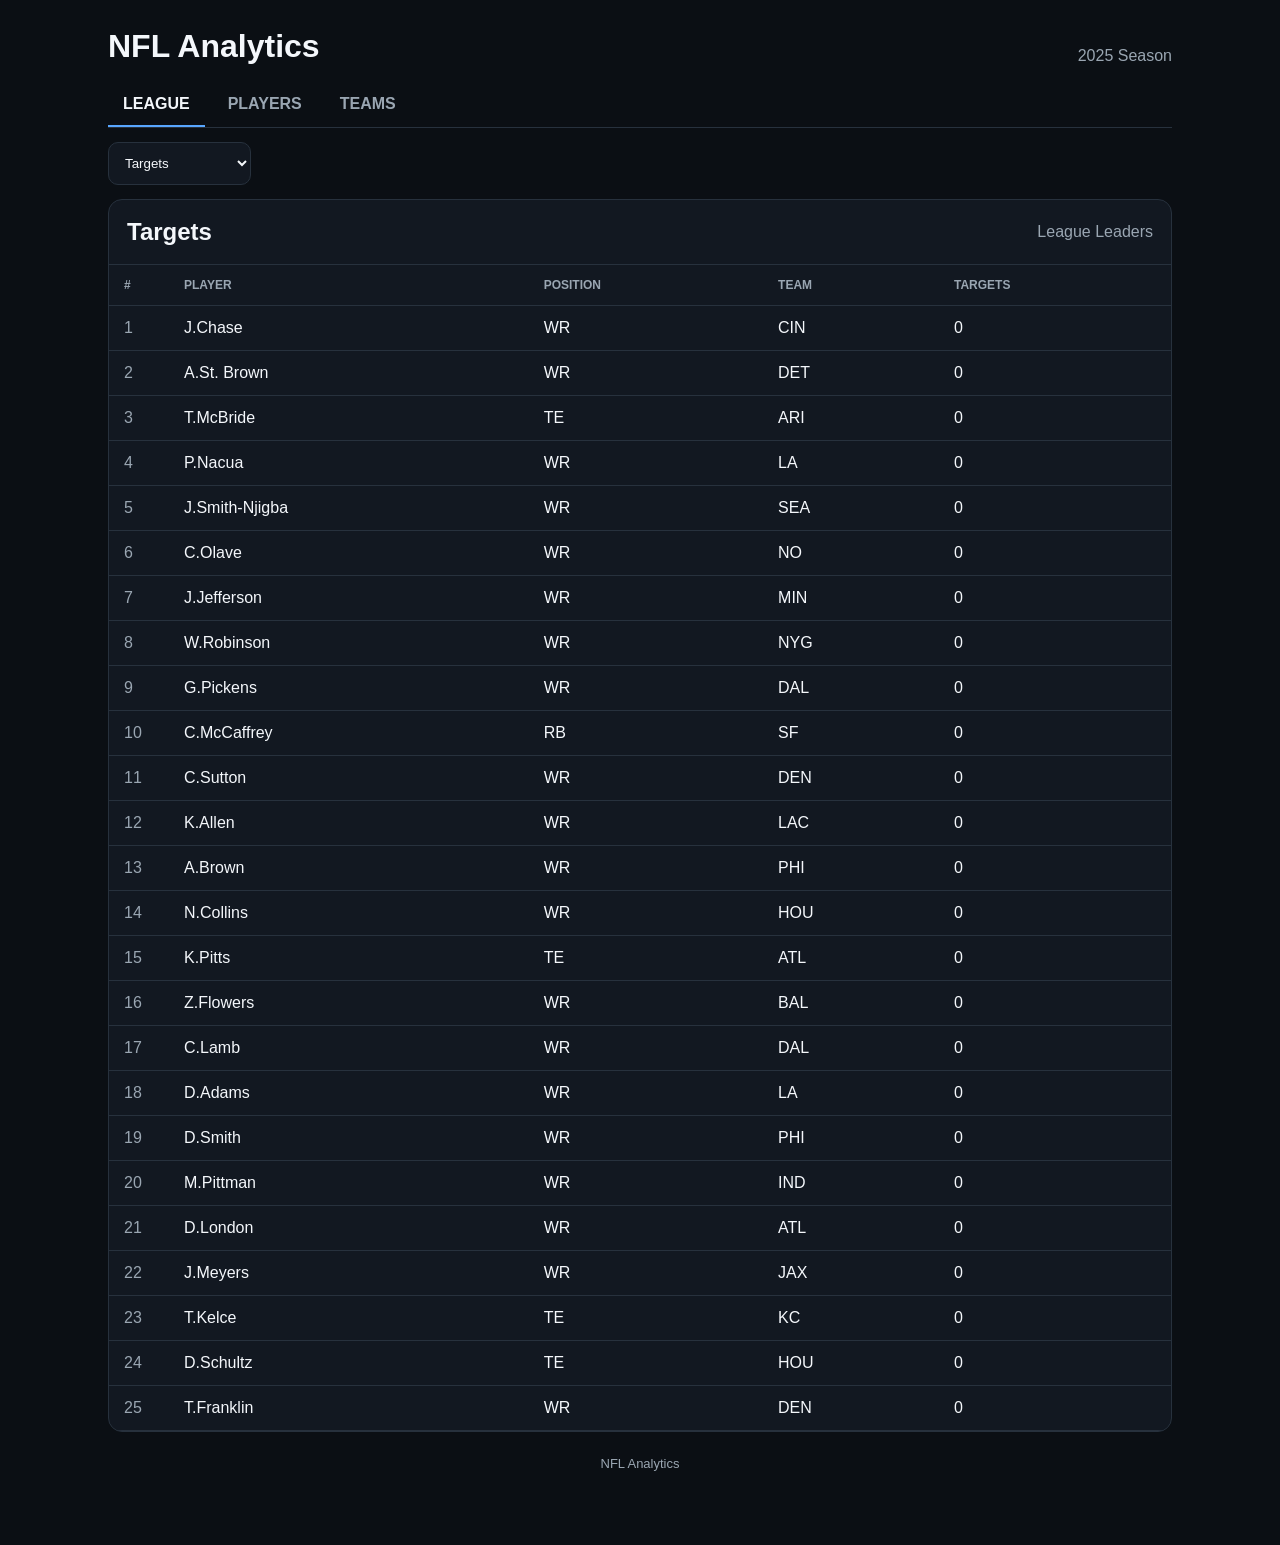
==== league.html @ 093b9138 "Update league.html" ====
<!doctype html>
<html lang="en">

<head>
<meta charset="utf-8">
<meta name="viewport" content="width=device-width,initial-scale=1">
<title>NFL Analytics — League</title>
<link rel="stylesheet" href="styles.css">
</head>

<body>

<div class="site">

    <div class="brand">
        <h1>NFL Analytics</h1>
        <div class="season" id="season"></div>
    </div>

    <nav class="mainnav">
        <a class="active" href="league.html">LEAGUE</a>
        <a href="players.html">PLAYERS</a>
        <a href="teams.html">TEAMS</a>
    </nav>

    <div class="controls">

        <select id="stat" class="filter">

            <option value="targets">
                Targets
            </option>

            <option value="receptions">
                Receptions
            </option>

            <option value="receiving_yards">
                Receiving Yards
            </option>

            <option value="receiving_tds">
                Receiving TDs
            </option>

            <option value="carries">
                Carries
            </option>

            <option value="rushing_yards">
                Rushing Yards
            </option>

            <option value="rushing_tds">
                Rushing TDs
            </option>

        </select>

    </div>

    <section class="panel">

        <div class="panelhead">

            <h2 id="title">
                Targets
            </h2>

            <div class="note">
                League Leaders
            </div>

        </div>

        <div id="table"></div>

    </section>

    <div class="footer">
        NFL Analytics
    </div>

</div>


<script>

let DATA = {};


const statSelect =
    document.getElementById("stat");

const table =
    document.getElementById("table");

const title =
    document.getElementById("title");


const LABELS = {

    targets:
        "Targets",

    receptions:
        "Receptions",

    receiving_yards:
        "Receiving Yards",

    receiving_tds:
        "Receiving TDs",

    carries:
        "Carries",

    rushing_yards:
        "Rushing Yards",

    rushing_tds:
        "Rushing TDs"

};


function esc(value) {

    return String(value ?? "").replace(
        /[&<>"']/g,
        m => ({
            "&": "&amp;",
            "<": "&lt;",
            ">": "&gt;",
            '"': "&quot;",
            "'": "&#39;"
        }[m])
    );

}


function numberValue(value) {

    const n = Number(value);

    return Number.isFinite(n)
        ? n
        : 0;

}


function render() {

    const stat =
        statSelect.value;

    const rows =
        Array.isArray(DATA[stat])
            ? [...DATA[stat]]
            : [];


    rows.sort(
        (a, b) =>
            numberValue(b.value) -
            numberValue(a.value)
    );


    title.textContent =
        LABELS[stat] || stat;


    if (!rows.length) {

        table.innerHTML = `
            <div style="
                padding:20px;
                color:#9aa6b2
            ">
                No data available.
            </div>
        `;

        return;

    }


    const top25 =
        rows.slice(0, 25);


    let html = `

        <table>

            <thead>

                <tr>

                    <th class="rank">
                        #
                    </th>

                    <th>
                        Player
                    </th>

                    <th>
                        Position
                    </th>

                    <th>
                        Team
                    </th>

                    <th>
                        ${esc(
                            LABELS[stat] || stat
                        )}
                    </th>

                </tr>

            </thead>

            <tbody>

    `;


    top25.forEach((player, index) => {

        html += `

            <tr>

                <td class="rank">
                    ${index + 1}
                </td>

                <td>

                    <a
                        class="link"
                        href="player.html?id=${encodeURIComponent(
                            player.player_id || ""
                        )}"
                    >
                        ${esc(player.name)}
                    </a>

                </td>

                <td>
                    ${esc(player.position || "")}
                </td>

                <td>
                    ${esc(player.team || "")}
                </td>

                <td>
                    ${numberValue(player.value)}
                </td>

            </tr>

        `;

    });


    html += `

            </tbody>

        </table>

    `;


    table.innerHTML = html;

}


statSelect.addEventListener(
    "change",
    render
);


fetch("data/league.json")

.then(response => {

    if (!response.ok) {

        throw new Error(
            "HTTP " + response.status
        );

    }

    return response.json();

})

.then(data => {

    DATA =
        data.normal || {};


    document.getElementById(
        "season"
    ).textContent =
        (data.season || "") +
        " Season";


    render();

})

.catch(error => {

    console.error(error);

    table.innerHTML = `

        <div style="
            padding:20px;
            color:#ff6b6b
        ">

            Unable to load league data:
            ${esc(error.message)}

        </div>

    `;

});

</script>

</body>
</html>
---- styles.css ----
:root{--bg:#0b0f14;--panel:#121821;--panel2:#18212c;--text:#f4f7fb;--muted:#9aa6b2;--line:#27313d;--accent:#58a6ff}*{box-sizing:border-box}body{margin:0;background:var(--bg);color:var(--text);font-family:-apple-system,BlinkMacSystemFont,"Segoe UI",sans-serif}.site{max-width:1100px;margin:auto;padding:28px 18px 50px}.brand{display:flex;justify-content:space-between;align-items:end;margin-bottom:18px}.brand h1{font-size:32px;margin:0}.season,.muted,.meta,.note{color:var(--muted)}.mainnav,.subnav,.metricbar,.controls{display:flex;gap:8px;flex-wrap:wrap}.mainnav{border-bottom:1px solid var(--line);margin-bottom:14px}.mainnav a,.subnav button,.metricbar button{color:var(--muted);background:transparent;border:0;padding:12px 15px;text-decoration:none;font-weight:700;cursor:pointer}.mainnav a.active,.mainnav a:hover,.subnav button.active,.metricbar button.active{color:var(--text);border-bottom:2px solid var(--accent)}.subnav{margin-bottom:10px}.metricbar{margin-bottom:14px}.metricbar button{background:var(--panel);border:1px solid var(--line);border-radius:10px}.metricbar button.active{background:var(--panel2);border-color:var(--accent)}.panel{background:var(--panel);border:1px solid var(--line);border-radius:14px;overflow:hidden}.panelhead{padding:18px;border-bottom:1px solid var(--line);display:flex;justify-content:space-between;gap:12px;align-items:center}.panelhead h2{margin:0}.controls{margin:14px 0}.search,.filter{background:var(--panel);color:var(--text);border:1px solid var(--line);border-radius:10px;padding:12px}.search{flex:1;min-width:220px}table{width:100%;border-collapse:collapse}th,td{padding:13px 15px;text-align:left;border-bottom:1px solid var(--line)}th{color:var(--muted);font-size:12px;text-transform:uppercase}.rank{color:var(--muted);width:60px}.link{color:var(--text);text-decoration:none}.link:hover{color:var(--accent)}.meta{display:block;font-size:12px;margin-top:3px}.share{min-width:170px}.bar{height:5px;background:#252f3b;border-radius:99px;margin-top:7px;overflow:hidden}.bar i{display:block;height:100%;background:var(--accent)}.grid{display:grid;grid-template-columns:repeat(auto-fit,minmax(190px,1fr));gap:12px}.card{background:var(--panel2);border:1px solid var(--line);border-radius:12px;padding:16px}.footer{color:var(--muted);text-align:center;padding:24px;font-size:13px}@media(max-width:650px){.site{padding:18px 10px 35px}.brand h1{font-size:26px}.panelhead{align-items:flex-start;flex-direction:column}th,td{padding:11px 9px;font-size:13px}.share{min-width:130px}}
.sort-button{
    background:transparent;
    border:0;
    color:inherit;
    font:inherit;
    font-weight:700;
    padding:0;
    margin:0;
    cursor:pointer;
    text-align:left;
}

.sort-button:hover{
    color:var(--accent);
}
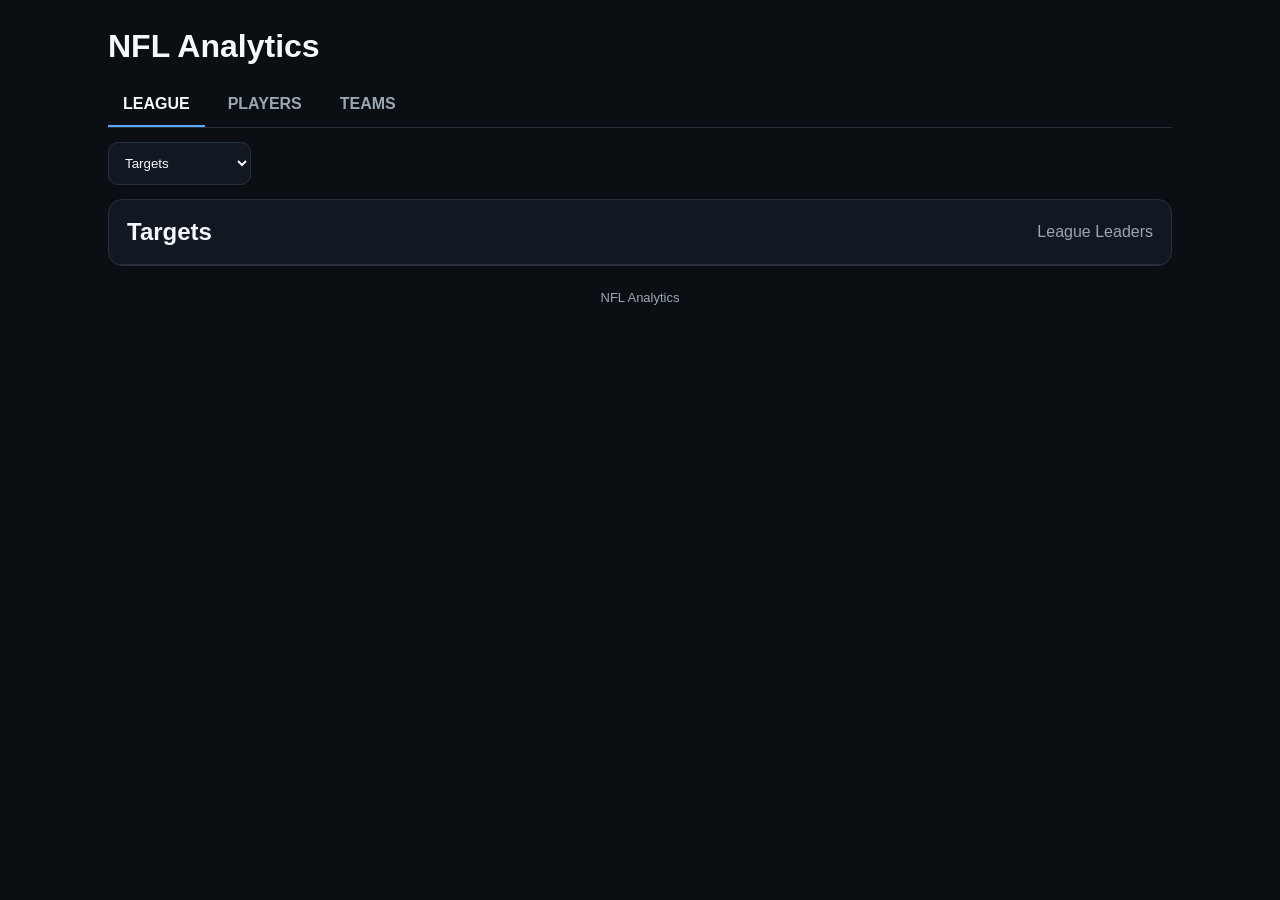
==== commit 83e0bb2c: "Update league.html" ====
--- a/league.html
+++ b/league.html
@@ -165,8 +165,8 @@
 
     rows.sort(
         (a, b) =>
-            numberValue(b.value) -
-            numberValue(a.value)
+            numberValue(b.[stat]) -
+            numberValue(a[stat])
     );
 
 
@@ -265,7 +265,7 @@
                 </td>
 
                 <td>
-                    ${numberValue(player.value)}
+                    ${numberValue(player[stat])}
                 </td>
 
             </tr>
--- a/styles.css
+++ b/styles.css
@@ -1,7 +1,10 @@
 :root{--bg:#0b0f14;--panel:#121821;--panel2:#18212c;--text:#f4f7fb;--muted:#9aa6b2;--line:#27313d;--accent:#58a6ff}*{box-sizing:border-box}body{margin:0;background:var(--bg);color:var(--text);font-family:-apple-system,BlinkMacSystemFont,"Segoe UI",sans-serif}.site{max-width:1100px;margin:auto;padding:28px 18px 50px}.brand{display:flex;justify-content:space-between;align-items:end;margin-bottom:18px}.brand h1{font-size:32px;margin:0}.season,.muted,.meta,.note{color:var(--muted)}.mainnav,.subnav,.metricbar,.controls{display:flex;gap:8px;flex-wrap:wrap}.mainnav{border-bottom:1px solid var(--line);margin-bottom:14px}.mainnav a,.subnav button,.metricbar button{color:var(--muted);background:transparent;border:0;padding:12px 15px;text-decoration:none;font-weight:700;cursor:pointer}.mainnav a.active,.mainnav a:hover,.subnav button.active,.metricbar button.active{color:var(--text);border-bottom:2px solid var(--accent)}.subnav{margin-bottom:10px}.metricbar{margin-bottom:14px}.metricbar button{background:var(--panel);border:1px solid var(--line);border-radius:10px}.metricbar button.active{background:var(--panel2);border-color:var(--accent)}.panel{background:var(--panel);border:1px solid var(--line);border-radius:14px;overflow:hidden}.panelhead{padding:18px;border-bottom:1px solid var(--line);display:flex;justify-content:space-between;gap:12px;align-items:center}.panelhead h2{margin:0}.controls{margin:14px 0}.search,.filter{background:var(--panel);color:var(--text);border:1px solid var(--line);border-radius:10px;padding:12px}.search{flex:1;min-width:220px}table{width:100%;border-collapse:collapse}th,td{padding:13px 15px;text-align:left;border-bottom:1px solid var(--line)}th{color:var(--muted);font-size:12px;text-transform:uppercase}.rank{color:var(--muted);width:60px}.link{color:var(--text);text-decoration:none}.link:hover{color:var(--accent)}.meta{display:block;font-size:12px;margin-top:3px}.share{min-width:170px}.bar{height:5px;background:#252f3b;border-radius:99px;margin-top:7px;overflow:hidden}.bar i{display:block;height:100%;background:var(--accent)}.grid{display:grid;grid-template-columns:repeat(auto-fit,minmax(190px,1fr));gap:12px}.card{background:var(--panel2);border:1px solid var(--line);border-radius:12px;padding:16px}.footer{color:var(--muted);text-align:center;padding:24px;font-size:13px}@media(max-width:650px){.site{padding:18px 10px 35px}.brand h1{font-size:26px}.panelhead{align-items:flex-start;flex-direction:column}th,td{padding:11px 9px;font-size:13px}.share{min-width:130px}}
 .sort-button{
-    background:transparent;
-    border:0;
+    appearance:none;
+    -webkit-appearance:none;
+    background:none !important;
+    border:none !important;
+    box-shadow:none !important;
     color:inherit;
     font:inherit;
     font-weight:700;
@@ -14,3 +17,23 @@
 .sort-button:hover{
     color:var(--accent);
 }
+.panel{
+    overflow-x:auto;
+}
+
+.panel table{
+    min-width:1200px;
+}
+
+@media(max-width:650px){
+
+    .panel{
+        overflow-x:auto;
+        -webkit-overflow-scrolling:touch;
+    }
+
+    .panel table{
+        min-width:1200px;
+    }
+
+}
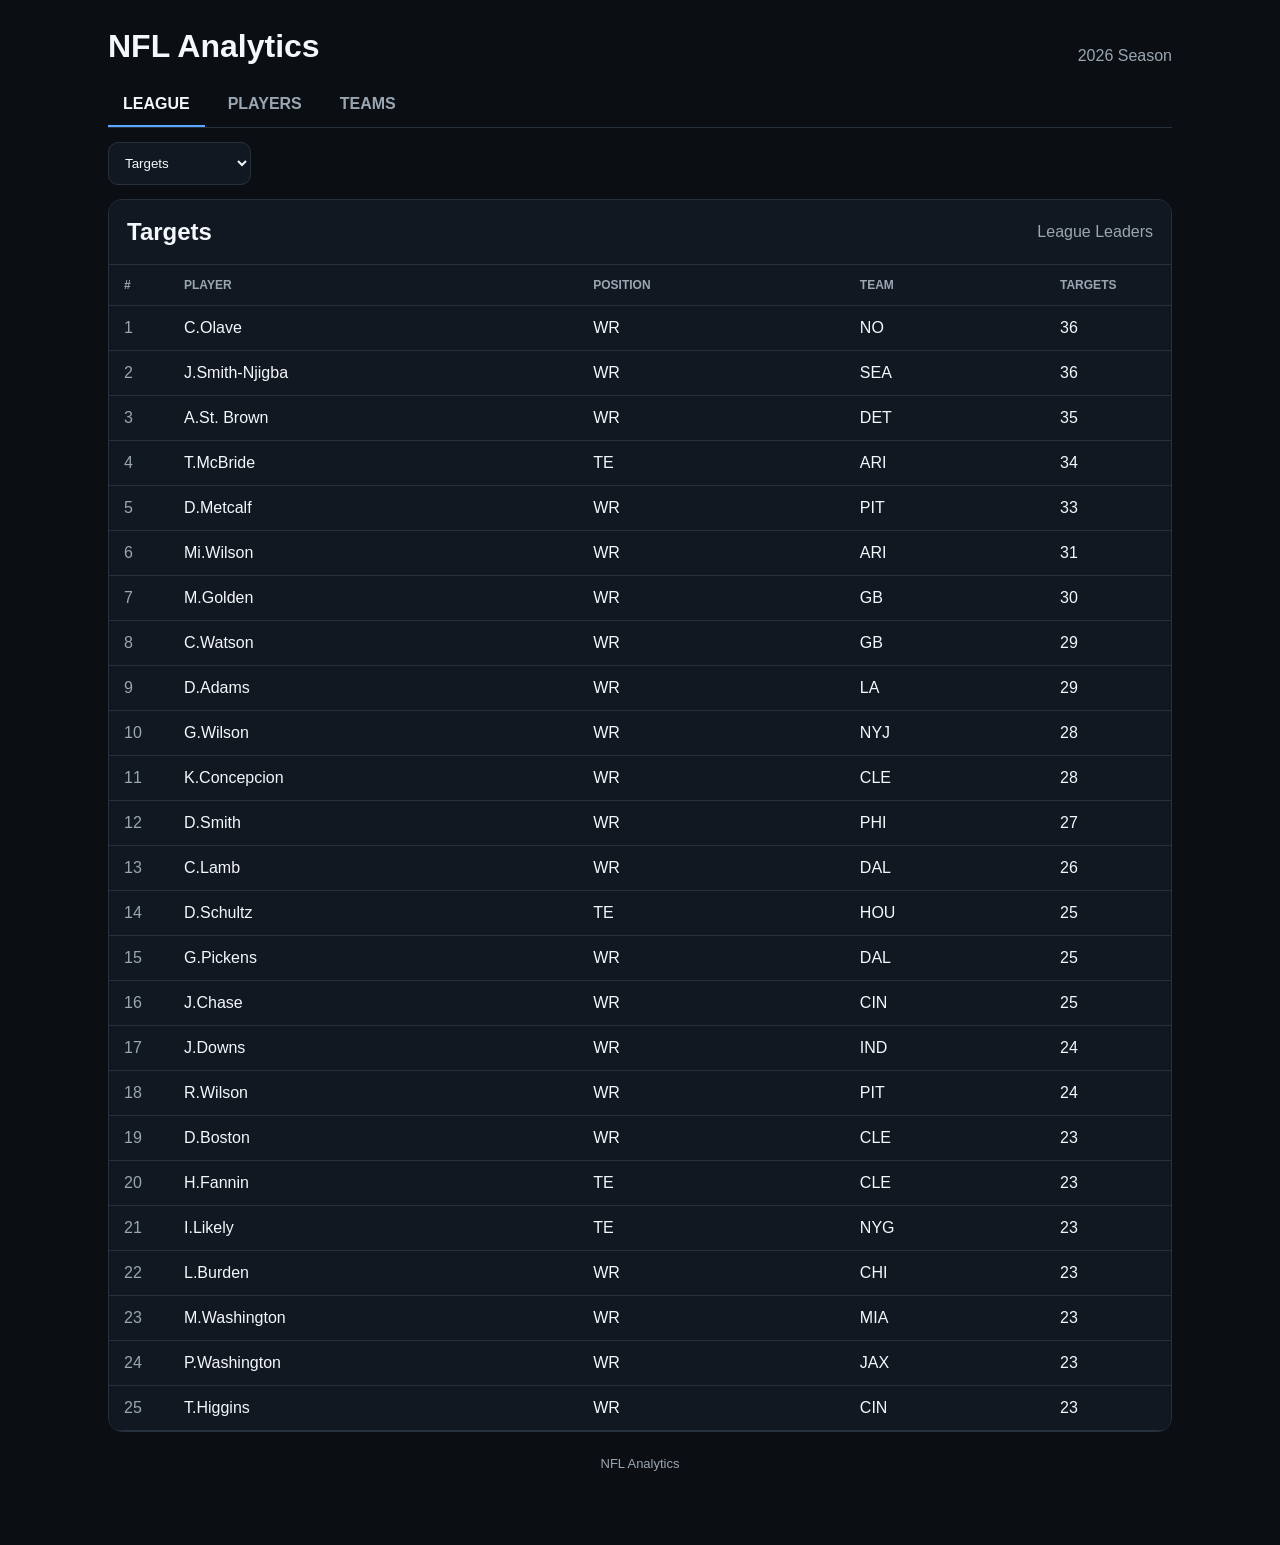
==== commit f152f2e1: "Update league.html" ====
--- a/league.html
+++ b/league.html
@@ -27,33 +27,13 @@
 
         <select id="stat" class="filter">
 
-            <option value="targets">
-                Targets
-            </option>
-
-            <option value="receptions">
-                Receptions
-            </option>
-
-            <option value="receiving_yards">
-                Receiving Yards
-            </option>
-
-            <option value="receiving_tds">
-                Receiving TDs
-            </option>
-
-            <option value="carries">
-                Carries
-            </option>
-
-            <option value="rushing_yards">
-                Rushing Yards
-            </option>
-
-            <option value="rushing_tds">
-                Rushing TDs
-            </option>
+            <option value="targets">Targets</option>
+            <option value="receptions">Receptions</option>
+            <option value="receiving_yards">Receiving Yards</option>
+            <option value="receiving_tds">Receiving TDs</option>
+            <option value="carries">Carries</option>
+            <option value="rushing_yards">Rushing Yards</option>
+            <option value="rushing_tds">Rushing TDs</option>
 
         </select>
 
@@ -63,9 +43,7 @@
 
         <div class="panelhead">
 
-            <h2 id="title">
-                Targets
-            </h2>
+            <h2 id="title">Targets</h2>
 
             <div class="note">
                 League Leaders
@@ -88,7 +66,6 @@
 
 let DATA = {};
 
-
 const statSelect =
     document.getElementById("stat");
 
@@ -101,26 +78,13 @@
 
 const LABELS = {
 
-    targets:
-        "Targets",
-
-    receptions:
-        "Receptions",
-
-    receiving_yards:
-        "Receiving Yards",
-
-    receiving_tds:
-        "Receiving TDs",
-
-    carries:
-        "Carries",
-
-    rushing_yards:
-        "Rushing Yards",
-
-    rushing_tds:
-        "Rushing TDs"
+    targets: "Targets",
+    receptions: "Receptions",
+    receiving_yards: "Receiving Yards",
+    receiving_tds: "Receiving TDs",
+    carries: "Carries",
+    rushing_yards: "Rushing Yards",
+    rushing_tds: "Rushing TDs"
 
 };
 
@@ -165,7 +129,7 @@
 
     rows.sort(
         (a, b) =>
-            numberValue(b.[stat]) -
+            numberValue(b[stat]) -
             numberValue(a[stat])
     );
 
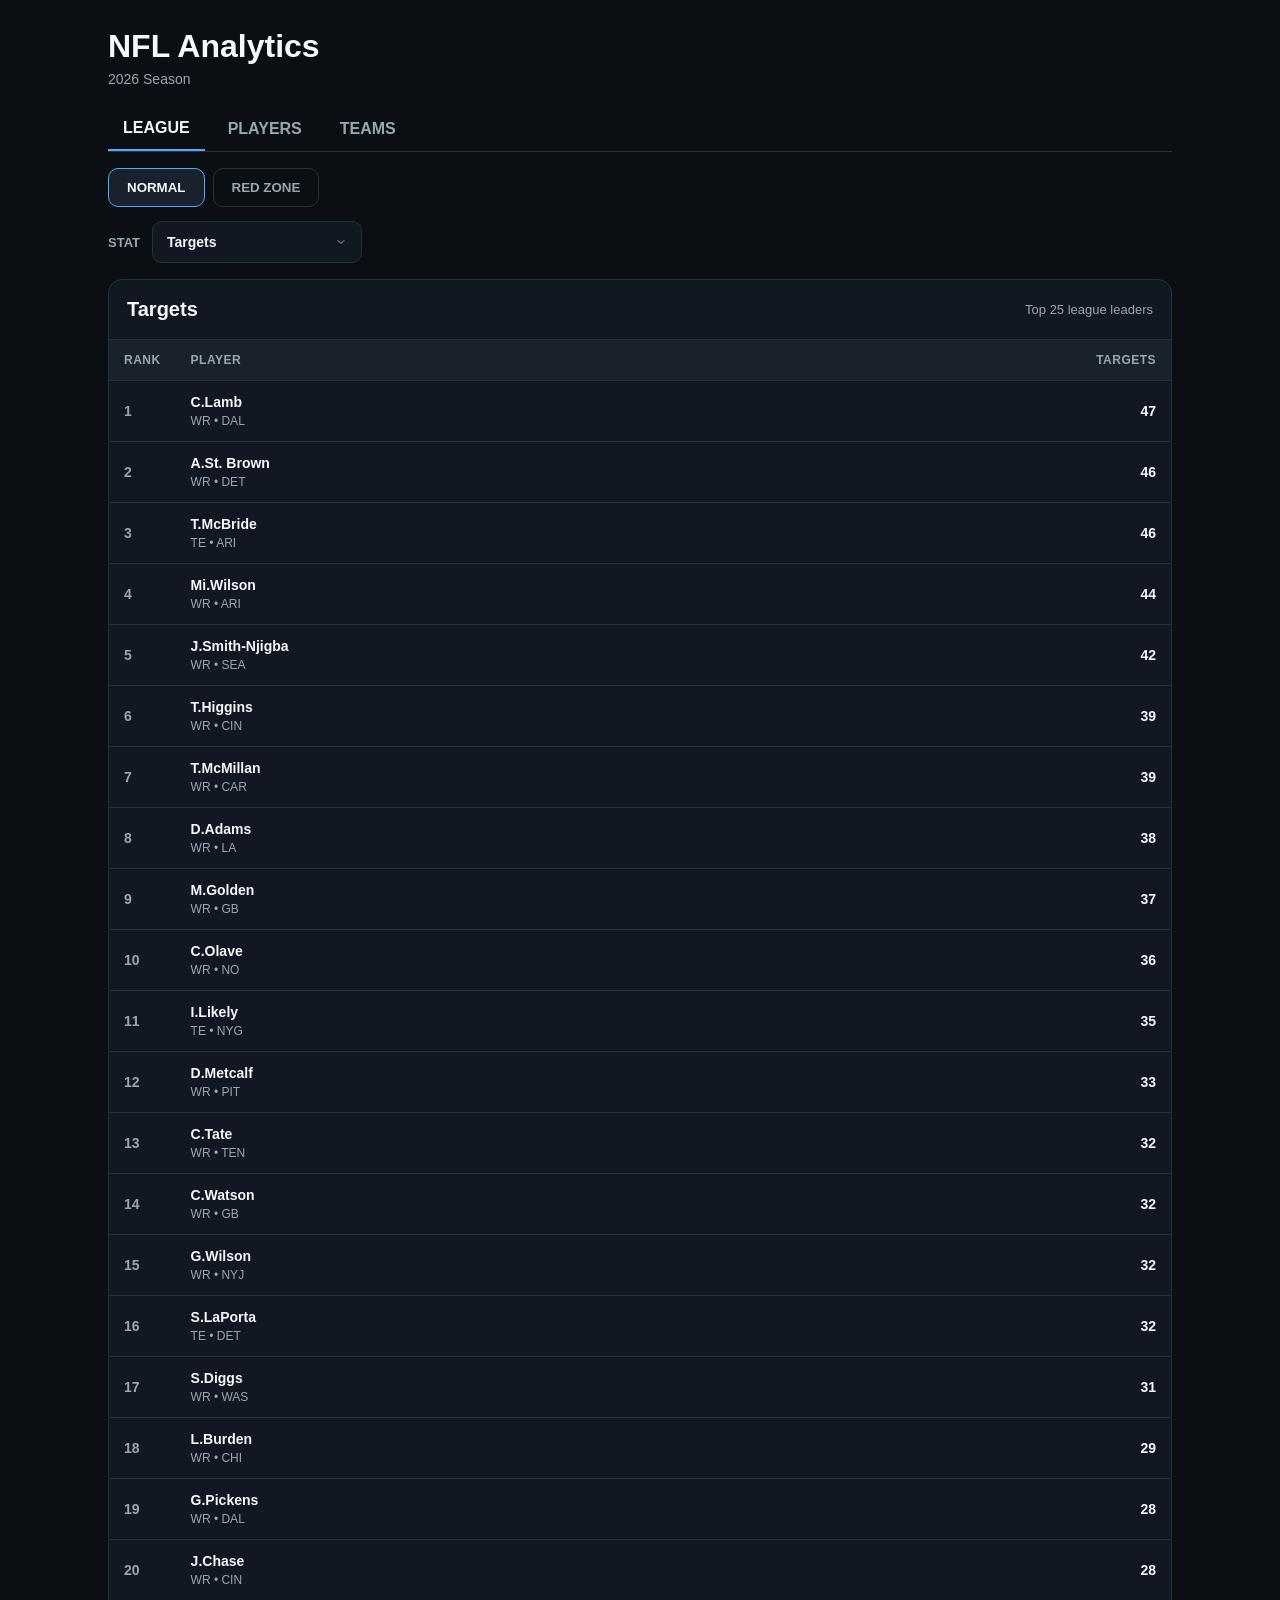
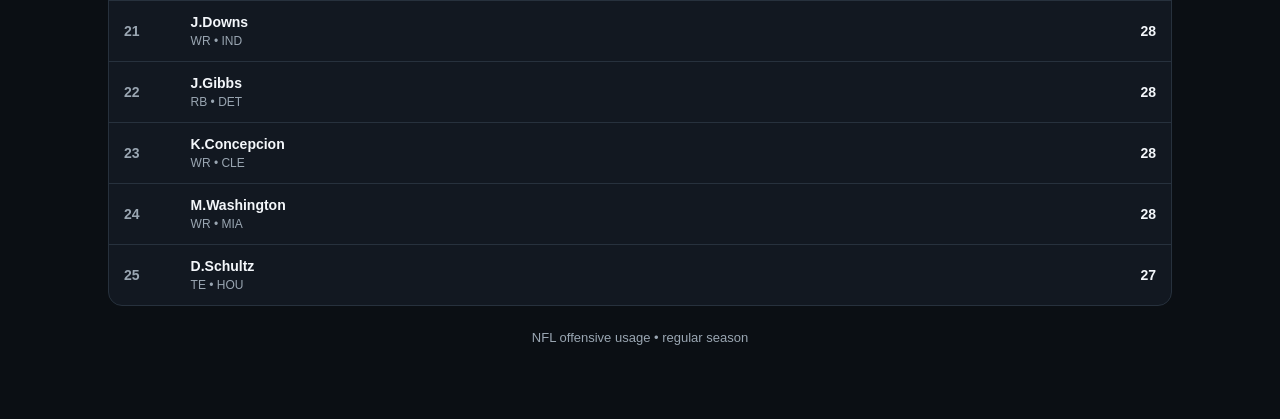
==== commit ffe7d3a4: "Update league.html" ====
--- a/league.html
+++ b/league.html
@@ -2,172 +2,809 @@
 <html lang="en">
 
 <head>
+
 <meta charset="utf-8">
-<meta name="viewport" content="width=device-width,initial-scale=1">
+
+<meta
+    name="viewport"
+    content="width=device-width,initial-scale=1"
+>
+
 <title>NFL Analytics — League</title>
+
 <link rel="stylesheet" href="styles.css">
+
+
+<style>
+
+/* =========================
+   LEAGUE PAGE
+========================= */
+
+.league-header {
+    margin-bottom: 20px;
+}
+
+.league-header h1 {
+    margin: 0 0 6px 0;
+    font-size: 32px;
+}
+
+.season {
+    color: var(--muted);
+    font-size: 14px;
+}
+
+
+/* =========================
+   NAVIGATION
+========================= */
+
+.mainnav {
+    display: flex !important;
+    align-items: center !important;
+    gap: 8px !important;
+    flex-wrap: wrap !important;
+}
+
+.mainnav a {
+    color: var(--muted) !important;
+    background: transparent !important;
+    text-decoration: none !important;
+    font-weight: 700 !important;
+    padding: 12px 15px !important;
+}
+
+.mainnav a:hover {
+    color: var(--text) !important;
+    text-decoration: none !important;
+}
+
+.mainnav a.active {
+    color: var(--text) !important;
+    border-bottom: 2px solid var(--accent) !important;
+}
+
+
+/* =========================
+   NORMAL / RED ZONE
+========================= */
+
+.section-toggle {
+    display: flex;
+    gap: 8px;
+    margin: 16px 0 14px 0;
+}
+
+.section-toggle button {
+    color: var(--muted);
+    background: transparent;
+    border: 1px solid var(--line);
+    border-radius: 10px;
+    padding: 11px 18px;
+    font-weight: 700;
+    cursor: pointer;
+}
+
+.section-toggle button:hover {
+    color: var(--text);
+    border-color: var(--accent);
+}
+
+.section-toggle button.active {
+    color: var(--text);
+    background: var(--panel2);
+    border-color: var(--accent);
+}
+
+
+/* =========================
+   STAT SELECTOR
+========================= */
+
+.stat-controls {
+    display: flex;
+    align-items: center;
+    gap: 12px;
+    margin-bottom: 16px;
+}
+
+.stat-label {
+    color: var(--muted);
+    font-size: 13px;
+    font-weight: 700;
+}
+
+.stat-select {
+    appearance: none;
+    -webkit-appearance: none;
+
+    min-width: 210px;
+
+    padding: 12px 38px 12px 14px;
+
+    color: var(--text);
+    background:
+        var(--panel)
+        url("data:image/svg+xml,%3Csvg xmlns='http://www.w3.org/2000/svg' width='12' height='12' viewBox='0 0 24 24' fill='none' stroke='%239aa6b2' stroke-width='2' stroke-linecap='round' stroke-linejoin='round'%3E%3Cpolyline points='6 9 12 15 18 9'%3E%3C/polyline%3E%3C/svg%3E")
+        no-repeat right 14px center;
+
+    border: 1px solid var(--line);
+    border-radius: 10px;
+
+    font-size: 14px;
+    font-weight: 600;
+
+    cursor: pointer;
+}
+
+.stat-select:focus {
+    outline: none;
+    border-color: var(--accent);
+}
+
+
+/* =========================
+   LEADERBOARD PANEL
+========================= */
+
+.leaderboard {
+    background: var(--panel);
+    border: 1px solid var(--line);
+    border-radius: 14px;
+    overflow: hidden;
+}
+
+.leaderboard-header {
+    padding: 18px;
+    border-bottom: 1px solid var(--line);
+
+    display: flex;
+    justify-content: space-between;
+    align-items: center;
+    gap: 12px;
+}
+
+.leaderboard-header h2 {
+    margin: 0;
+    font-size: 20px;
+}
+
+.leaderboard-note {
+    color: var(--muted);
+    font-size: 13px;
+}
+
+
+/* =========================
+   TABLE
+========================= */
+
+.table-wrap {
+    width: 100%;
+    overflow-x: auto;
+    -webkit-overflow-scrolling: touch;
+}
+
+.league-table {
+    width: 100%;
+    border-collapse: collapse;
+    min-width: 620px;
+}
+
+.league-table th,
+.league-table td {
+    padding: 13px 15px;
+    border-bottom: 1px solid var(--line);
+}
+
+.league-table th {
+    color: var(--muted);
+    font-size: 12px;
+    text-transform: uppercase;
+    letter-spacing: .04em;
+    text-align: left;
+    background: var(--panel2);
+}
+
+.league-table td {
+    font-size: 14px;
+}
+
+.league-table th:last-child,
+.league-table td:last-child {
+    text-align: right;
+}
+
+.league-table tr:last-child td {
+    border-bottom: none;
+}
+
+.league-table tbody tr:hover {
+    background: rgba(255,255,255,.025);
+}
+
+
+/* =========================
+   RANK
+========================= */
+
+.rank {
+    width: 65px;
+    color: var(--muted);
+    font-weight: 700;
+}
+
+
+/* =========================
+   PLAYER
+========================= */
+
+.player-cell {
+    min-width: 220px;
+}
+
+.player-link {
+    color: var(--text);
+    text-decoration: none;
+    font-weight: 700;
+}
+
+.player-link:hover {
+    color: var(--accent);
+}
+
+.player-meta {
+    color: var(--muted);
+    font-size: 12px;
+    margin-top: 4px;
+}
+
+
+/* =========================
+   STAT VALUE
+========================= */
+
+.value {
+    font-weight: 700;
+    white-space: nowrap;
+}
+
+.share-value {
+    min-width: 200px;
+    text-align: right;
+    font-weight: 700;
+    white-space: nowrap;
+}
+
+
+/* =========================
+   SHARE BAR
+========================= */
+
+.share-bar {
+    width: 120px;
+    height: 5px;
+
+    margin-top: 7px;
+    margin-left: auto;
+
+    background: #252f3b;
+
+    border-radius: 99px;
+
+    overflow: hidden;
+}
+
+.share-bar-fill {
+    display: block;
+    height: 100%;
+    background: var(--accent);
+}
+
+
+/* =========================
+   EMPTY / ERROR
+========================= */
+
+.message {
+    padding: 22px;
+    color: var(--muted);
+}
+
+
+/* =========================
+   FOOTER
+========================= */
+
+.footer {
+    color: var(--muted);
+    text-align: center;
+    padding: 24px 0;
+    font-size: 13px;
+}
+
+
+/* =========================
+   MOBILE
+========================= */
+
+@media (max-width: 650px) {
+
+    .league-header h1 {
+        font-size: 27px;
+    }
+
+    .section-toggle {
+        width: 100%;
+    }
+
+    .section-toggle button {
+        flex: 1;
+    }
+
+    .stat-controls {
+        display: block;
+    }
+
+    .stat-label {
+        display: block;
+        margin-bottom: 7px;
+    }
+
+    .stat-select {
+        width: 100%;
+    }
+
+    .leaderboard-header {
+        display: block;
+    }
+
+    .leaderboard-note {
+        margin-top: 5px;
+    }
+
+    .league-table {
+        min-width: 620px;
+    }
+}
+
+</style>
+
 </head>
 
+
 <body>
 
 <div class="site">
 
-    <div class="brand">
+
+    <!-- =========================
+         HEADER
+    ========================= -->
+
+    <div class="league-header">
+
         <h1>NFL Analytics</h1>
-        <div class="season" id="season"></div>
+
+        <div
+            class="season"
+            id="season"
+        >
+            Loading season...
+        </div>
+
     </div>
 
+
+    <!-- =========================
+         MAIN NAV
+    ========================= -->
+
     <nav class="mainnav">
-        <a class="active" href="league.html">LEAGUE</a>
-        <a href="players.html">PLAYERS</a>
-        <a href="teams.html">TEAMS</a>
+
+        <a
+            class="active"
+            href="league.html"
+        >
+            LEAGUE
+        </a>
+
+        <a href="players.html">
+            PLAYERS
+        </a>
+
+        <a href="teams.html">
+            TEAMS
+        </a>
+
     </nav>
 
-    <div class="controls">
-
-        <select id="stat" class="filter">
-
-            <option value="targets">Targets</option>
-            <option value="receptions">Receptions</option>
-            <option value="receiving_yards">Receiving Yards</option>
-            <option value="receiving_tds">Receiving TDs</option>
-            <option value="carries">Carries</option>
-            <option value="rushing_yards">Rushing Yards</option>
-            <option value="rushing_tds">Rushing TDs</option>
-
+
+    <!-- =========================
+         SECTION TOGGLE
+    ========================= -->
+
+    <div class="section-toggle">
+
+        <button
+            class="active"
+            data-section="normal"
+        >
+            NORMAL
+        </button>
+
+        <button
+            data-section="red_zone"
+        >
+            RED ZONE
+        </button>
+
+    </div>
+
+
+    <!-- =========================
+         STAT SELECTOR
+    ========================= -->
+
+    <div class="stat-controls">
+
+        <label
+            class="stat-label"
+            for="statSelect"
+        >
+            STAT
+        </label>
+
+        <select
+            id="statSelect"
+            class="stat-select"
+        >
         </select>
 
     </div>
 
-    <section class="panel">
-
-        <div class="panelhead">
-
-            <h2 id="title">Targets</h2>
-
-            <div class="note">
-                League Leaders
+
+    <!-- =========================
+         LEADERBOARD
+    ========================= -->
+
+    <section class="leaderboard">
+
+        <div class="leaderboard-header">
+
+            <h2 id="title">
+                Targets
+            </h2>
+
+            <div
+                class="leaderboard-note"
+                id="note"
+            >
+                Top 25 league leaders
             </div>
 
         </div>
 
-        <div id="table"></div>
+
+        <div
+            class="table-wrap"
+            id="table"
+        >
+
+            <div class="message">
+                Loading league data...
+            </div>
+
+        </div>
 
     </section>
 
+
     <div class="footer">
-        NFL Analytics
+        NFL offensive usage • regular season
     </div>
 
+
 </div>
 
 
 <script>
 
-let DATA = {};
+
+/* =========================
+   STATE
+========================= */
+
+let DATA = null;
+
+let section = "normal";
+
+let metric = "targets";
+
+
+/* =========================
+   ELEMENTS
+========================= */
+
+const seasonEl =
+    document.getElementById("season");
 
 const statSelect =
-    document.getElementById("stat");
-
-const table =
+    document.getElementById("statSelect");
+
+const titleEl =
+    document.getElementById("title");
+
+const noteEl =
+    document.getElementById("note");
+
+const tableEl =
     document.getElementById("table");
 
-const title =
-    document.getElementById("title");
-
-
-const LABELS = {
-
-    targets: "Targets",
-    receptions: "Receptions",
-    receiving_yards: "Receiving Yards",
-    receiving_tds: "Receiving TDs",
-    carries: "Carries",
-    rushing_yards: "Rushing Yards",
-    rushing_tds: "Rushing TDs"
+
+/* =========================
+   METRICS
+========================= */
+
+const configs = {
+
+    normal: [
+
+        {
+            key: "targets",
+            label: "Targets",
+            field: "targets"
+        },
+
+        {
+            key: "carries",
+            label: "Carries",
+            field: "carries"
+        },
+
+        {
+            key: "receptions",
+            label: "Receptions",
+            field: "receptions"
+        },
+
+        {
+            key: "receiving_yards",
+            label: "Receiving Yards",
+            field: "receiving_yards"
+        },
+
+        {
+            key: "rushing_yards",
+            label: "Rushing Yards",
+            field: "rushing_yards"
+        },
+
+        {
+            key: "receiving_tds",
+            label: "Receiving TDs",
+            field: "receiving_tds"
+        },
+
+        {
+            key: "rushing_tds",
+            label: "Rushing TDs",
+            field: "rushing_tds"
+        }
+
+    ],
+
+
+    red_zone: [
+
+        {
+            key: "targets",
+            label: "RZ Targets",
+            field: "red_zone_targets",
+            share: true
+        },
+
+        {
+            key: "carries",
+            label: "RZ Carries",
+            field: "red_zone_carries"
+        },
+
+        {
+            key: "receptions",
+            label: "RZ Receptions",
+            field: "red_zone_receptions"
+        },
+
+        {
+            key: "receiving_tds",
+            label: "RZ Receiving TDs",
+            field: "red_zone_receiving_tds"
+        },
+
+        {
+            key: "rushing_tds",
+            label: "RZ Rushing TDs",
+            field: "red_zone_rushing_tds"
+        }
+
+    ]
 
 };
 
 
+/* =========================
+   ESCAPE HTML
+========================= */
+
 function esc(value) {
 
-    return String(value ?? "").replace(
-        /[&<>"']/g,
-        m => ({
-            "&": "&amp;",
-            "<": "&lt;",
-            ">": "&gt;",
-            '"': "&quot;",
-            "'": "&#39;"
-        }[m])
-    );
-
-}
-
-
-function numberValue(value) {
-
-    const n = Number(value);
-
-    return Number.isFinite(n)
-        ? n
-        : 0;
-
-}
-
-
-function render() {
-
-    const stat =
-        statSelect.value;
+    return String(value ?? "")
+        .replace(
+            /[&<>"']/g,
+            char => ({
+                "&": "&amp;",
+                "<": "&lt;",
+                ">": "&gt;",
+                '"': "&quot;",
+                "'": "&#39;"
+            }[char])
+        );
+
+}
+
+
+/* =========================
+   FORMAT NUMBER
+========================= */
+
+function formatNumber(value) {
+
+    const number =
+        Number(value);
+
+    if (!Number.isFinite(number)) {
+        return "0";
+    }
+
+    return number.toLocaleString();
+
+}
+
+
+/* =========================
+   FORMAT PERCENTAGE
+========================= */
+
+function formatPercentage(value) {
+
+    let number =
+        Number(value);
+
+    if (!Number.isFinite(number)) {
+        return "0.0%";
+    }
+
+    /*
+        league.json stores rz_target_share
+        as a decimal, e.g. 0.25 = 25%.
+    */
+
+    if (number <= 1) {
+        number *= 100;
+    }
+
+    return number.toFixed(1) + "%";
+
+}
+
+
+/* =========================
+   RENDER DROPDOWN
+========================= */
+
+function renderStatDropdown() {
+
+    statSelect.innerHTML = "";
+
+    const options =
+        configs[section];
+
+    options.forEach(option => {
+
+        const element =
+            document.createElement("option");
+
+        element.value =
+            option.key;
+
+        element.textContent =
+            option.label;
+
+        if (option.key === metric) {
+            element.selected = true;
+        }
+
+        statSelect.appendChild(element);
+
+    });
+
+}
+
+
+/* =========================
+   RENDER TABLE
+========================= */
+
+function renderTable() {
+
+    if (!DATA) {
+        return;
+    }
+
+
+    const config =
+        configs[section].find(
+            item => item.key === metric
+        );
+
+
+    if (!config) {
+        return;
+    }
+
 
     const rows =
-        Array.isArray(DATA[stat])
-            ? [...DATA[stat]]
-            : [];
-
-
-    rows.sort(
-        (a, b) =>
-            numberValue(b[stat]) -
-            numberValue(a[stat])
-    );
-
-
-    title.textContent =
-        LABELS[stat] || stat;
-
-
-    if (!rows.length) {
-
-        table.innerHTML = `
-            <div style="
-                padding:20px;
-                color:#9aa6b2
-            ">
-                No data available.
+        DATA?.[section]?.[metric] || [];
+
+
+    const topRows =
+        rows.slice(0, 25);
+
+
+    titleEl.textContent =
+        config.label;
+
+
+    if (
+        section === "red_zone" &&
+        metric === "targets"
+    ) {
+
+        noteEl.textContent =
+            "Top 25 • RZ target share shown";
+
+    } else {
+
+        noteEl.textContent =
+            "Top 25 league leaders";
+
+    }
+
+
+    if (!topRows.length) {
+
+        tableEl.innerHTML = `
+            <div class="message">
+                No league data available for this stat.
             </div>
         `;
 
         return;
-
-    }
-
-
-    const top25 =
-        rows.slice(0, 25);
+    }
 
 
     let html = `
 
-        <table>
+        <table class="league-table">
 
             <thead>
 
                 <tr>
 
-                    <th class="rank">
-                        #
+                    <th>
+                        Rank
                     </th>
 
                     <th>
@@ -175,144 +812,337 @@
                     </th>
 
                     <th>
-                        Position
+                        ${esc(config.label)}
                     </th>
 
-                    <th>
-                        Team
-                    </th>
-
-                    <th>
-                        ${esc(
-                            LABELS[stat] || stat
-                        )}
-                    </th>
+                    ${
+                        config.share
+                        ? `
+                            <th>
+                                RZ Target Share
+                            </th>
+                          `
+                        : ""
+                    }
 
                 </tr>
 
             </thead>
 
             <tbody>
-
     `;
 
 
-    top25.forEach((player, index) => {
-
-        html += `
-
-            <tr>
-
-                <td class="rank">
-                    ${index + 1}
-                </td>
-
-                <td>
-
-                    <a
-                        class="link"
-                        href="player.html?id=${encodeURIComponent(
-                            player.player_id || ""
-                        )}"
-                    >
-                        ${esc(player.name)}
-                    </a>
-
-                </td>
-
-                <td>
-                    ${esc(player.position || "")}
-                </td>
-
-                <td>
-                    ${esc(player.team || "")}
-                </td>
-
-                <td>
-                    ${numberValue(player[stat])}
-                </td>
-
-            </tr>
-
-        `;
+    topRows.forEach(
+        (row, index) => {
+
+            const playerId =
+                row.player_id || "";
+
+
+            const playerName =
+                row.name ||
+                "Unknown Player";
+
+
+            const position =
+                row.position ||
+                "";
+
+
+            const team =
+                row.team ||
+                "";
+
+
+            const value =
+                row[config.field] ?? 0;
+
+
+            let shareColumn = "";
+
+
+            if (config.share) {
+
+                const targets =
+                    Number(
+                        row.red_zone_targets || 0
+                    );
+
+
+                const teamTargets =
+                    Number(
+                        row.team_rz_targets || 0
+                    );
+
+
+                const percentage =
+                    formatPercentage(
+                        row.rz_target_share
+                    );
+
+
+                let barWidth = 0;
+
+
+                if (
+                    Number.isFinite(
+                        Number(row.rz_target_share)
+                    )
+                ) {
+
+                    barWidth =
+                        Number(
+                            row.rz_target_share
+                        );
+
+                    if (barWidth <= 1) {
+                        barWidth *= 100;
+                    }
+
+                    barWidth =
+                        Math.min(
+                            Math.max(
+                                barWidth,
+                                0
+                            ),
+                            100
+                        );
+
+                }
+
+
+                shareColumn = `
+
+                    <td class="share-value">
+
+                        ${targets}/${teamTargets}
+                        (${percentage})
+
+                        <div class="share-bar">
+
+                            <span
+                                class="share-bar-fill"
+                                style="width:${barWidth}%"
+                            ></span>
+
+                        </div>
+
+                    </td>
+
+                `;
+
+            }
+
+
+            html += `
+
+                <tr>
+
+                    <td class="rank">
+                        ${index + 1}
+                    </td>
+
+
+                    <td class="player-cell">
+
+                        <a
+                            class="player-link"
+                            href="player.html?id=${encodeURIComponent(playerId)}"
+                        >
+                            ${esc(playerName)}
+                        </a>
+
+
+                        <div class="player-meta">
+
+                            ${esc(position)}
+
+                            ${
+                                position && team
+                                    ? " • "
+                                    : ""
+                            }
+
+                            ${esc(team)}
+
+                        </div>
+
+                    </td>
+
+
+                    <td class="value">
+
+                        ${formatNumber(value)}
+
+                    </td>
+
+
+                    ${shareColumn}
+
+                </tr>
+
+            `;
+
+        }
+    );
+
+
+    html += `
+
+            </tbody>
+
+        </table>
+
+    `;
+
+
+    tableEl.innerHTML =
+        html;
+
+}
+
+
+/* =========================
+   SECTION BUTTONS
+========================= */
+
+document
+    .querySelectorAll(
+        ".section-toggle button"
+    )
+    .forEach(button => {
+
+        button.addEventListener(
+            "click",
+            () => {
+
+                document
+                    .querySelectorAll(
+                        ".section-toggle button"
+                    )
+                    .forEach(
+                        item =>
+                            item.classList.remove(
+                                "active"
+                            )
+                    );
+
+
+                button.classList.add(
+                    "active"
+                );
+
+
+                section =
+                    button.dataset.section;
+
+
+                metric =
+                    configs[section][0].key;
+
+
+                renderStatDropdown();
+
+                renderTable();
+
+            }
+        );
 
     });
 
 
-    html += `
-
-            </tbody>
-
-        </table>
-
-    `;
-
-
-    table.innerHTML = html;
-
-}
-
+/* =========================
+   STAT DROPDOWN
+========================= */
 
 statSelect.addEventListener(
     "change",
-    render
+    () => {
+
+        metric =
+            statSelect.value;
+
+        renderTable();
+
+    }
 );
 
 
-fetch("data/league.json")
-
-.then(response => {
-
-    if (!response.ok) {
-
-        throw new Error(
-            "HTTP " + response.status
-        );
-
-    }
-
-    return response.json();
-
-})
-
-.then(data => {
-
-    DATA =
-        data.normal || {};
-
-
-    document.getElementById(
-        "season"
-    ).textContent =
-        (data.season || "") +
-        " Season";
-
-
-    render();
-
-})
-
-.catch(error => {
-
-    console.error(error);
-
-    table.innerHTML = `
-
-        <div style="
-            padding:20px;
-            color:#ff6b6b
-        ">
-
-            Unable to load league data:
-            ${esc(error.message)}
-
-        </div>
-
-    `;
-
-});
+/* =========================
+   LOAD DATA
+========================= */
+
+async function loadLeagueData() {
+
+    try {
+
+        const response =
+            await fetch(
+                "data/league.json?ts=" +
+                Date.now(),
+                {
+                    cache: "no-store"
+                }
+            );
+
+
+        if (!response.ok) {
+
+            throw new Error(
+                "Unable to load league data."
+            );
+
+        }
+
+
+        DATA =
+            await response.json();
+
+
+        seasonEl.textContent =
+            `${DATA.season} Season`;
+
+
+        renderStatDropdown();
+
+        renderTable();
+
+    }
+
+
+    catch (error) {
+
+        console.error(error);
+
+
+        seasonEl.textContent =
+            "Season unavailable";
+
+
+        tableEl.innerHTML = `
+
+            <div class="message">
+
+                Unable to load league data.
+
+            </div>
+
+        `;
+
+    }
+
+}
+
+
+/* =========================
+   START
+========================= */
+
+loadLeagueData();
 
 </script>
 
 </body>
+
 </html>
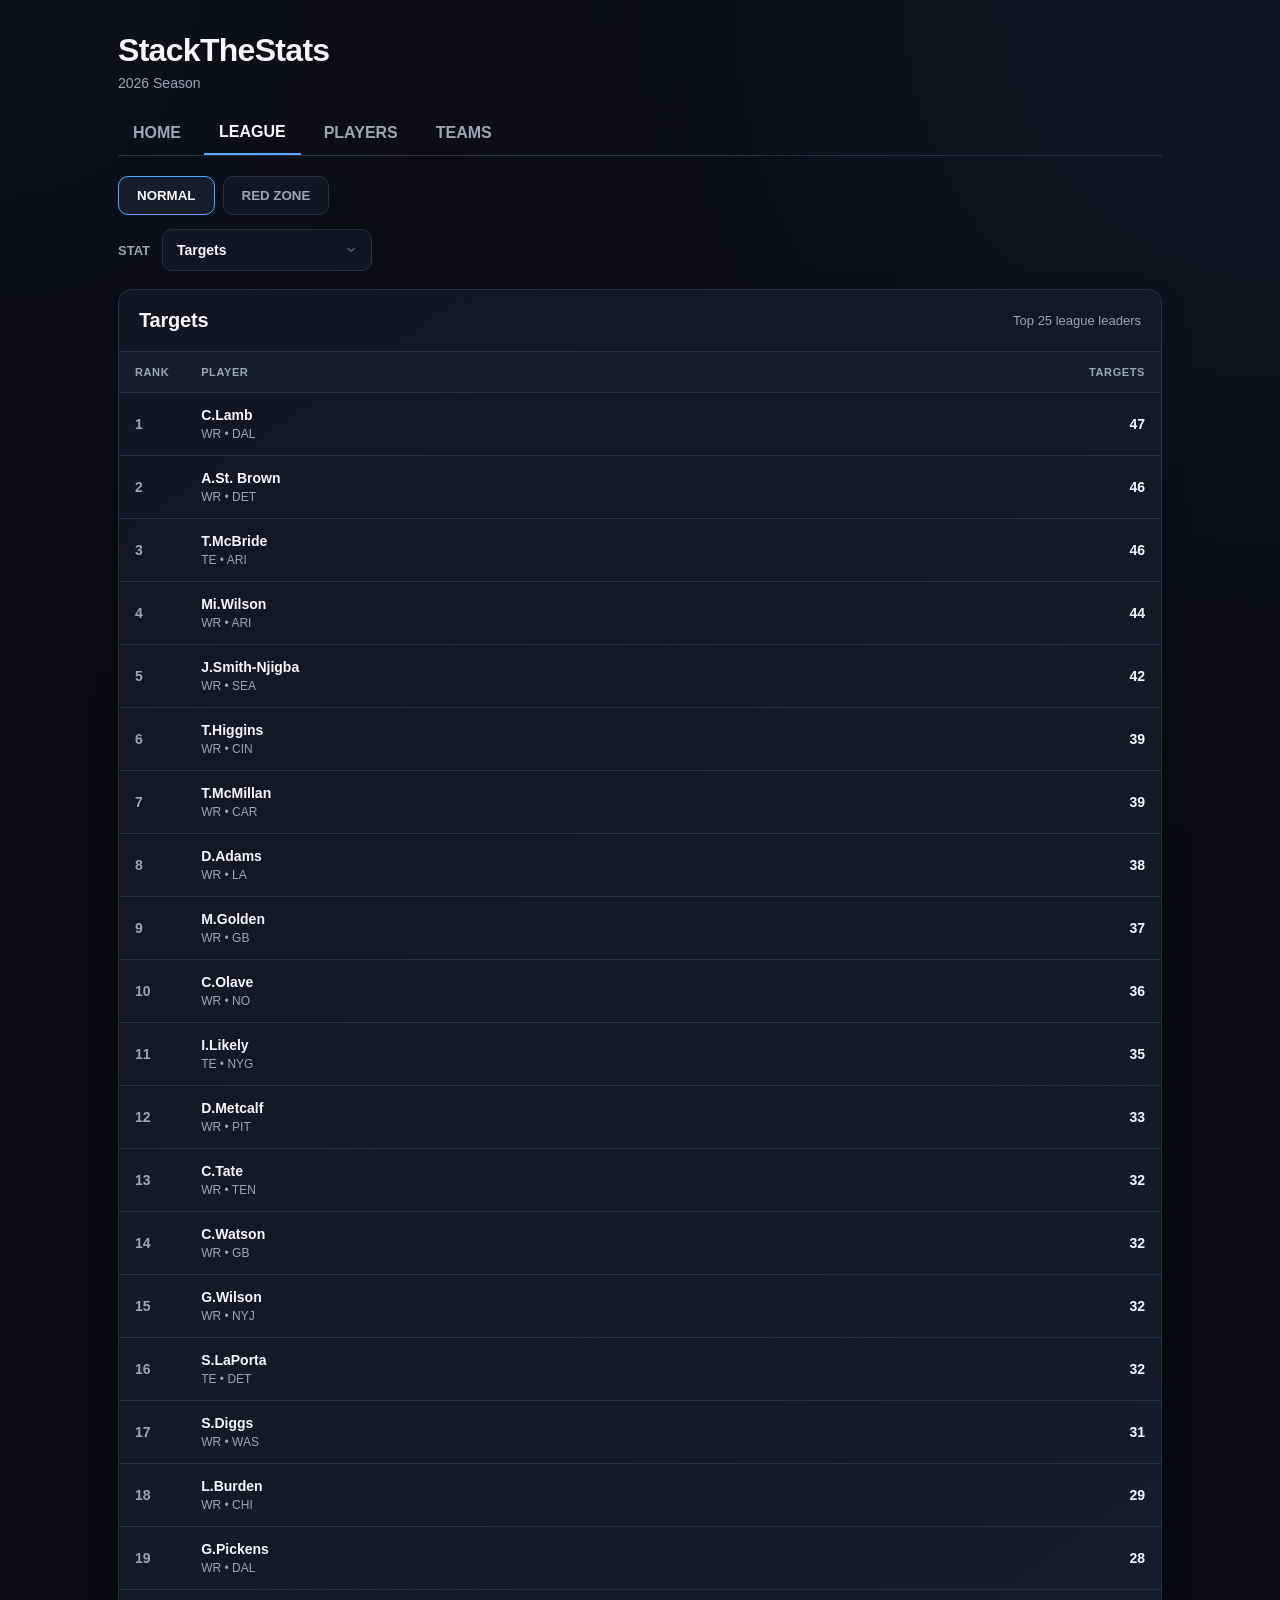
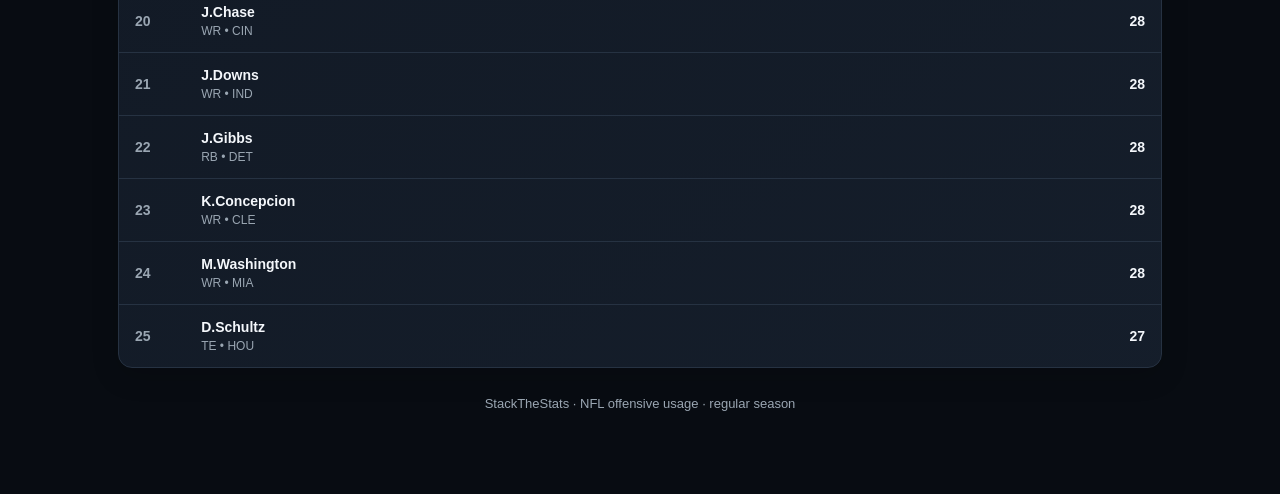
==== commit ee7d8ea8: "Update league.html" ====
--- a/league.html
+++ b/league.html
@@ -10,10 +10,9 @@
     content="width=device-width,initial-scale=1"
 >
 
-<title>NFL Analytics — League</title>
+<title>StackTheStats | League</title>
 
 <link rel="stylesheet" href="styles.css">
-
 
 <style>
 
@@ -28,6 +27,8 @@
 .league-header h1 {
     margin: 0 0 6px 0;
     font-size: 32px;
+    font-weight: 800;
+    letter-spacing: -.7px;
 }
 
 .season {
@@ -45,6 +46,8 @@
     align-items: center !important;
     gap: 8px !important;
     flex-wrap: wrap !important;
+    border-bottom: 1px solid var(--line);
+    margin-bottom: 20px;
 }
 
 .mainnav a {
@@ -53,6 +56,7 @@
     text-decoration: none !important;
     font-weight: 700 !important;
     padding: 12px 15px !important;
+    transition: color .2s ease, border-color .2s ease;
 }
 
 .mainnav a:hover {
@@ -78,12 +82,13 @@
 
 .section-toggle button {
     color: var(--muted);
-    background: transparent;
+    background: var(--panel);
     border: 1px solid var(--line);
     border-radius: 10px;
     padding: 11px 18px;
     font-weight: 700;
     cursor: pointer;
+    transition: .2s ease;
 }
 
 .section-toggle button:hover {
@@ -106,7 +111,7 @@
     display: flex;
     align-items: center;
     gap: 12px;
-    margin-bottom: 16px;
+    margin-bottom: 18px;
 }
 
 .stat-label {
@@ -124,6 +129,7 @@
     padding: 12px 38px 12px 14px;
 
     color: var(--text);
+
     background:
         var(--panel)
         url("data:image/svg+xml,%3Csvg xmlns='http://www.w3.org/2000/svg' width='12' height='12' viewBox='0 0 24 24' fill='none' stroke='%239aa6b2' stroke-width='2' stroke-linecap='round' stroke-linejoin='round'%3E%3Cpolyline points='6 9 12 15 18 9'%3E%3C/polyline%3E%3C/svg%3E")
@@ -141,6 +147,7 @@
 .stat-select:focus {
     outline: none;
     border-color: var(--accent);
+    box-shadow: 0 0 0 3px rgba(88,166,255,.10);
 }
 
 
@@ -149,14 +156,22 @@
 ========================= */
 
 .leaderboard {
-    background: var(--panel);
+    background:
+        linear-gradient(
+            145deg,
+            rgba(16,23,34,.98),
+            rgba(21,30,43,.98)
+        );
+
     border: 1px solid var(--line);
     border-radius: 14px;
     overflow: hidden;
+
+    box-shadow: 0 8px 28px rgba(0,0,0,.16);
 }
 
 .leaderboard-header {
-    padding: 18px;
+    padding: 19px 20px;
     border-bottom: 1px solid var(--line);
 
     display: flex;
@@ -168,6 +183,7 @@
 .leaderboard-header h2 {
     margin: 0;
     font-size: 20px;
+    letter-spacing: -.2px;
 }
 
 .leaderboard-note {
@@ -194,15 +210,15 @@
 
 .league-table th,
 .league-table td {
-    padding: 13px 15px;
+    padding: 14px 16px;
     border-bottom: 1px solid var(--line);
 }
 
 .league-table th {
     color: var(--muted);
-    font-size: 12px;
+    font-size: 11px;
     text-transform: uppercase;
-    letter-spacing: .04em;
+    letter-spacing: .6px;
     text-align: left;
     background: var(--panel2);
 }
@@ -220,8 +236,12 @@
     border-bottom: none;
 }
 
+.league-table tbody tr {
+    transition: background .15s ease;
+}
+
 .league-table tbody tr:hover {
-    background: rgba(255,255,255,.025);
+    background: rgba(88,166,255,.035);
 }
 
 
@@ -251,7 +271,7 @@
 }
 
 .player-link:hover {
-    color: var(--accent);
+    color: var(--accent2);
 }
 
 .player-meta {
@@ -299,7 +319,15 @@
 .share-bar-fill {
     display: block;
     height: 100%;
-    background: var(--accent);
+
+    background:
+        linear-gradient(
+            90deg,
+            var(--accent),
+            var(--accent2)
+        );
+
+    border-radius: 99px;
 }
 
 
@@ -320,7 +348,7 @@
 .footer {
     color: var(--muted);
     text-align: center;
-    padding: 24px 0;
+    padding: 28px 0;
     font-size: 13px;
 }
 
@@ -367,6 +395,7 @@
     .league-table {
         min-width: 620px;
     }
+
 }
 
 </style>
@@ -385,7 +414,9 @@
 
     <div class="league-header">
 
-        <h1>NFL Analytics</h1>
+        <h1>
+            StackTheStats
+        </h1>
 
         <div
             class="season"
@@ -403,6 +434,10 @@
 
     <nav class="mainnav">
 
+        <a href="index.html">
+            HOME
+        </a>
+
         <a
             class="active"
             href="league.html"
@@ -502,7 +537,7 @@
 
 
     <div class="footer">
-        NFL offensive usage • regular season
+        StackTheStats · NFL offensive usage · regular season
     </div>
 
 
@@ -686,11 +721,6 @@
         return "0.0%";
     }
 
-    /*
-        league.json stores rz_target_share
-        as a decimal, e.g. 0.25 = 25%.
-    */
-
     if (number <= 1) {
         number *= 100;
     }
--- a/styles.css
+++ b/styles.css
@@ -1,4 +1,326 @@
-:root{--bg:#0b0f14;--panel:#121821;--panel2:#18212c;--text:#f4f7fb;--muted:#9aa6b2;--line:#27313d;--accent:#58a6ff}*{box-sizing:border-box}body{margin:0;background:var(--bg);color:var(--text);font-family:-apple-system,BlinkMacSystemFont,"Segoe UI",sans-serif}.site{max-width:1100px;margin:auto;padding:28px 18px 50px}.brand{display:flex;justify-content:space-between;align-items:end;margin-bottom:18px}.brand h1{font-size:32px;margin:0}.season,.muted,.meta,.note{color:var(--muted)}.mainnav,.subnav,.metricbar,.controls{display:flex;gap:8px;flex-wrap:wrap}.mainnav{border-bottom:1px solid var(--line);margin-bottom:14px}.mainnav a,.subnav button,.metricbar button{color:var(--muted);background:transparent;border:0;padding:12px 15px;text-decoration:none;font-weight:700;cursor:pointer}.mainnav a.active,.mainnav a:hover,.subnav button.active,.metricbar button.active{color:var(--text);border-bottom:2px solid var(--accent)}.subnav{margin-bottom:10px}.metricbar{margin-bottom:14px}.metricbar button{background:var(--panel);border:1px solid var(--line);border-radius:10px}.metricbar button.active{background:var(--panel2);border-color:var(--accent)}.panel{background:var(--panel);border:1px solid var(--line);border-radius:14px;overflow:hidden}.panelhead{padding:18px;border-bottom:1px solid var(--line);display:flex;justify-content:space-between;gap:12px;align-items:center}.panelhead h2{margin:0}.controls{margin:14px 0}.search,.filter{background:var(--panel);color:var(--text);border:1px solid var(--line);border-radius:10px;padding:12px}.search{flex:1;min-width:220px}table{width:100%;border-collapse:collapse}th,td{padding:13px 15px;text-align:left;border-bottom:1px solid var(--line)}th{color:var(--muted);font-size:12px;text-transform:uppercase}.rank{color:var(--muted);width:60px}.link{color:var(--text);text-decoration:none}.link:hover{color:var(--accent)}.meta{display:block;font-size:12px;margin-top:3px}.share{min-width:170px}.bar{height:5px;background:#252f3b;border-radius:99px;margin-top:7px;overflow:hidden}.bar i{display:block;height:100%;background:var(--accent)}.grid{display:grid;grid-template-columns:repeat(auto-fit,minmax(190px,1fr));gap:12px}.card{background:var(--panel2);border:1px solid var(--line);border-radius:12px;padding:16px}.footer{color:var(--muted);text-align:center;padding:24px;font-size:13px}@media(max-width:650px){.site{padding:18px 10px 35px}.brand h1{font-size:26px}.panelhead{align-items:flex-start;flex-direction:column}th,td{padding:11px 9px;font-size:13px}.share{min-width:130px}}
+:root{
+    --bg:#080c12;
+    --panel:#101722;
+    --panel2:#151e2b;
+    --text:#f4f7fb;
+    --muted:#9aa6b2;
+    --line:#263242;
+    --accent:#58a6ff;
+    --accent2:#79b8ff;
+}
+
+*{
+    box-sizing:border-box;
+}
+
+html{
+    scroll-behavior:smooth;
+}
+
+body{
+    margin:0;
+    background:
+        radial-gradient(circle at top right,rgba(88,166,255,.08),transparent 35%),
+        radial-gradient(circle at top left,rgba(88,166,255,.04),transparent 30%),
+        var(--bg);
+    color:var(--text);
+    font-family:-apple-system,BlinkMacSystemFont,"Segoe UI",sans-serif;
+}
+
+/* =========================
+   MAIN SITE CONTAINER
+========================= */
+
+.site{
+    max-width:1100px;
+    margin:auto;
+    padding:32px 28px 55px;
+}
+
+/* =========================
+   HEADER / BRAND
+========================= */
+
+.brand{
+    display:flex;
+    justify-content:space-between;
+    align-items:end;
+    margin-bottom:20px;
+}
+
+.brand h1{
+    font-size:30px;
+    margin:0;
+    font-weight:800;
+    letter-spacing:-.6px;
+}
+
+.brand h1::first-letter{
+    color:var(--text);
+}
+
+.season,
+.muted,
+.meta,
+.note{
+    color:var(--muted);
+}
+
+/* =========================
+   NAVIGATION
+========================= */
+
+.mainnav,
+.subnav,
+.metricbar,
+.controls{
+    display:flex;
+    gap:8px;
+    flex-wrap:wrap;
+}
+
+.mainnav{
+    border-bottom:1px solid var(--line);
+    margin-bottom:18px;
+}
+
+.mainnav a,
+.subnav button,
+.metricbar button{
+    color:var(--muted);
+    background:transparent;
+    border:0;
+    padding:12px 15px;
+    text-decoration:none;
+    font-weight:700;
+    cursor:pointer;
+    transition:
+        color .2s ease,
+        background .2s ease,
+        border-color .2s ease;
+}
+
+.mainnav a.active,
+.mainnav a:hover,
+.subnav button.active,
+.metricbar button.active{
+    color:var(--text);
+    border-bottom:2px solid var(--accent);
+}
+
+/* =========================
+   SUB NAV / FILTERS
+========================= */
+
+.subnav{
+    margin-bottom:12px;
+}
+
+.metricbar{
+    margin-bottom:16px;
+}
+
+.metricbar button{
+    background:var(--panel);
+    border:1px solid var(--line);
+    border-radius:10px;
+}
+
+.metricbar button:hover{
+    border-color:rgba(88,166,255,.45);
+}
+
+.metricbar button.active{
+    background:var(--panel2);
+    border-color:var(--accent);
+}
+
+/* =========================
+   PANELS
+========================= */
+
+.panel{
+    background:
+        linear-gradient(
+            145deg,
+            rgba(16,23,34,.98),
+            rgba(21,30,43,.98)
+        );
+    border:1px solid var(--line);
+    border-radius:14px;
+    overflow-x:auto;
+    box-shadow:0 8px 28px rgba(0,0,0,.16);
+}
+
+.panelhead{
+    padding:19px 20px;
+    border-bottom:1px solid var(--line);
+    display:flex;
+    justify-content:space-between;
+    gap:12px;
+    align-items:center;
+}
+
+.panelhead h2{
+    margin:0;
+    font-size:20px;
+    letter-spacing:-.2px;
+}
+
+/* =========================
+   CONTROLS
+========================= */
+
+.controls{
+    margin:16px 0;
+}
+
+.search,
+.filter{
+    background:var(--panel);
+    color:var(--text);
+    border:1px solid var(--line);
+    border-radius:10px;
+    padding:12px 13px;
+    outline:none;
+    transition:border-color .2s ease,box-shadow .2s ease;
+}
+
+.search{
+    flex:1;
+    min-width:220px;
+}
+
+.search:focus,
+.filter:focus{
+    border-color:var(--accent);
+    box-shadow:0 0 0 3px rgba(88,166,255,.10);
+}
+
+/* =========================
+   TABLES
+========================= */
+
+table{
+    width:100%;
+    border-collapse:collapse;
+}
+
+th,
+td{
+    padding:14px 16px;
+    text-align:left;
+    border-bottom:1px solid var(--line);
+}
+
+th{
+    color:var(--muted);
+    font-size:11px;
+    text-transform:uppercase;
+    letter-spacing:.6px;
+}
+
+tbody tr{
+    transition:background .15s ease;
+}
+
+tbody tr:hover{
+    background:rgba(88,166,255,.035);
+}
+
+tbody tr:last-child td{
+    border-bottom:0;
+}
+
+.rank{
+    color:var(--muted);
+    width:60px;
+}
+
+/* =========================
+   LINKS / PLAYER INFO
+========================= */
+
+.link{
+    color:var(--text);
+    text-decoration:none;
+    font-weight:600;
+}
+
+.link:hover{
+    color:var(--accent2);
+}
+
+.meta{
+    display:block;
+    font-size:12px;
+    margin-top:4px;
+}
+
+.share{
+    min-width:170px;
+}
+
+/* =========================
+   SHARE BARS
+========================= */
+
+.bar{
+    height:5px;
+    background:#252f3b;
+    border-radius:99px;
+    margin-top:7px;
+    overflow:hidden;
+}
+
+.bar i{
+    display:block;
+    height:100%;
+    background:linear-gradient(
+        90deg,
+        var(--accent),
+        var(--accent2)
+    );
+    border-radius:99px;
+}
+
+/* =========================
+   CARDS
+========================= */
+
+.grid{
+    display:grid;
+    grid-template-columns:repeat(auto-fit,minmax(190px,1fr));
+    gap:14px;
+}
+
+.card{
+    background:
+        linear-gradient(
+            145deg,
+            var(--panel),
+            var(--panel2)
+        );
+    border:1px solid var(--line);
+    border-radius:14px;
+    padding:18px;
+    box-shadow:0 6px 22px rgba(0,0,0,.12);
+    transition:
+        transform .2s ease,
+        border-color .2s ease,
+        box-shadow .2s ease;
+}
+
+.card:hover{
+    transform:translateY(-2px);
+    border-color:rgba(88,166,255,.45);
+    box-shadow:0 10px 28px rgba(0,0,0,.2);
+}
+
+/* =========================
+   SORT BUTTONS
+========================= */
+
 .sort-button{
     appearance:none;
     -webkit-appearance:none;
@@ -15,25 +337,80 @@
 }
 
 .sort-button:hover{
-    color:var(--accent);
-}
-.panel{
-    overflow-x:auto;
-}
+    color:var(--accent2);
+}
+
+/* =========================
+   TABLE WIDTH / SCROLLING
+========================= */
 
 .panel table{
     min-width:1200px;
 }
 
+/* =========================
+   FOOTER
+========================= */
+
+.footer{
+    color:var(--muted);
+    text-align:center;
+    padding:28px 10px;
+    font-size:13px;
+}
+
+/* =========================
+   MOBILE
+========================= */
+
 @media(max-width:650px){
+
+    .site{
+        padding:22px 18px 40px;
+    }
+
+    .brand{
+        align-items:flex-start;
+        flex-direction:column;
+        gap:5px;
+    }
+
+    .brand h1{
+        font-size:27px;
+    }
+
+    .mainnav{
+        gap:2px;
+    }
+
+    .mainnav a,
+    .subnav button,
+    .metricbar button{
+        padding:11px 12px;
+        font-size:13px;
+    }
 
     .panel{
         overflow-x:auto;
         -webkit-overflow-scrolling:touch;
     }
 
+    .panelhead{
+        align-items:flex-start;
+        flex-direction:column;
+    }
+
+    th,
+    td{
+        padding:12px 10px;
+        font-size:13px;
+    }
+
     .panel table{
         min-width:1200px;
     }
 
-}
+    .share{
+        min-width:130px;
+    }
+}
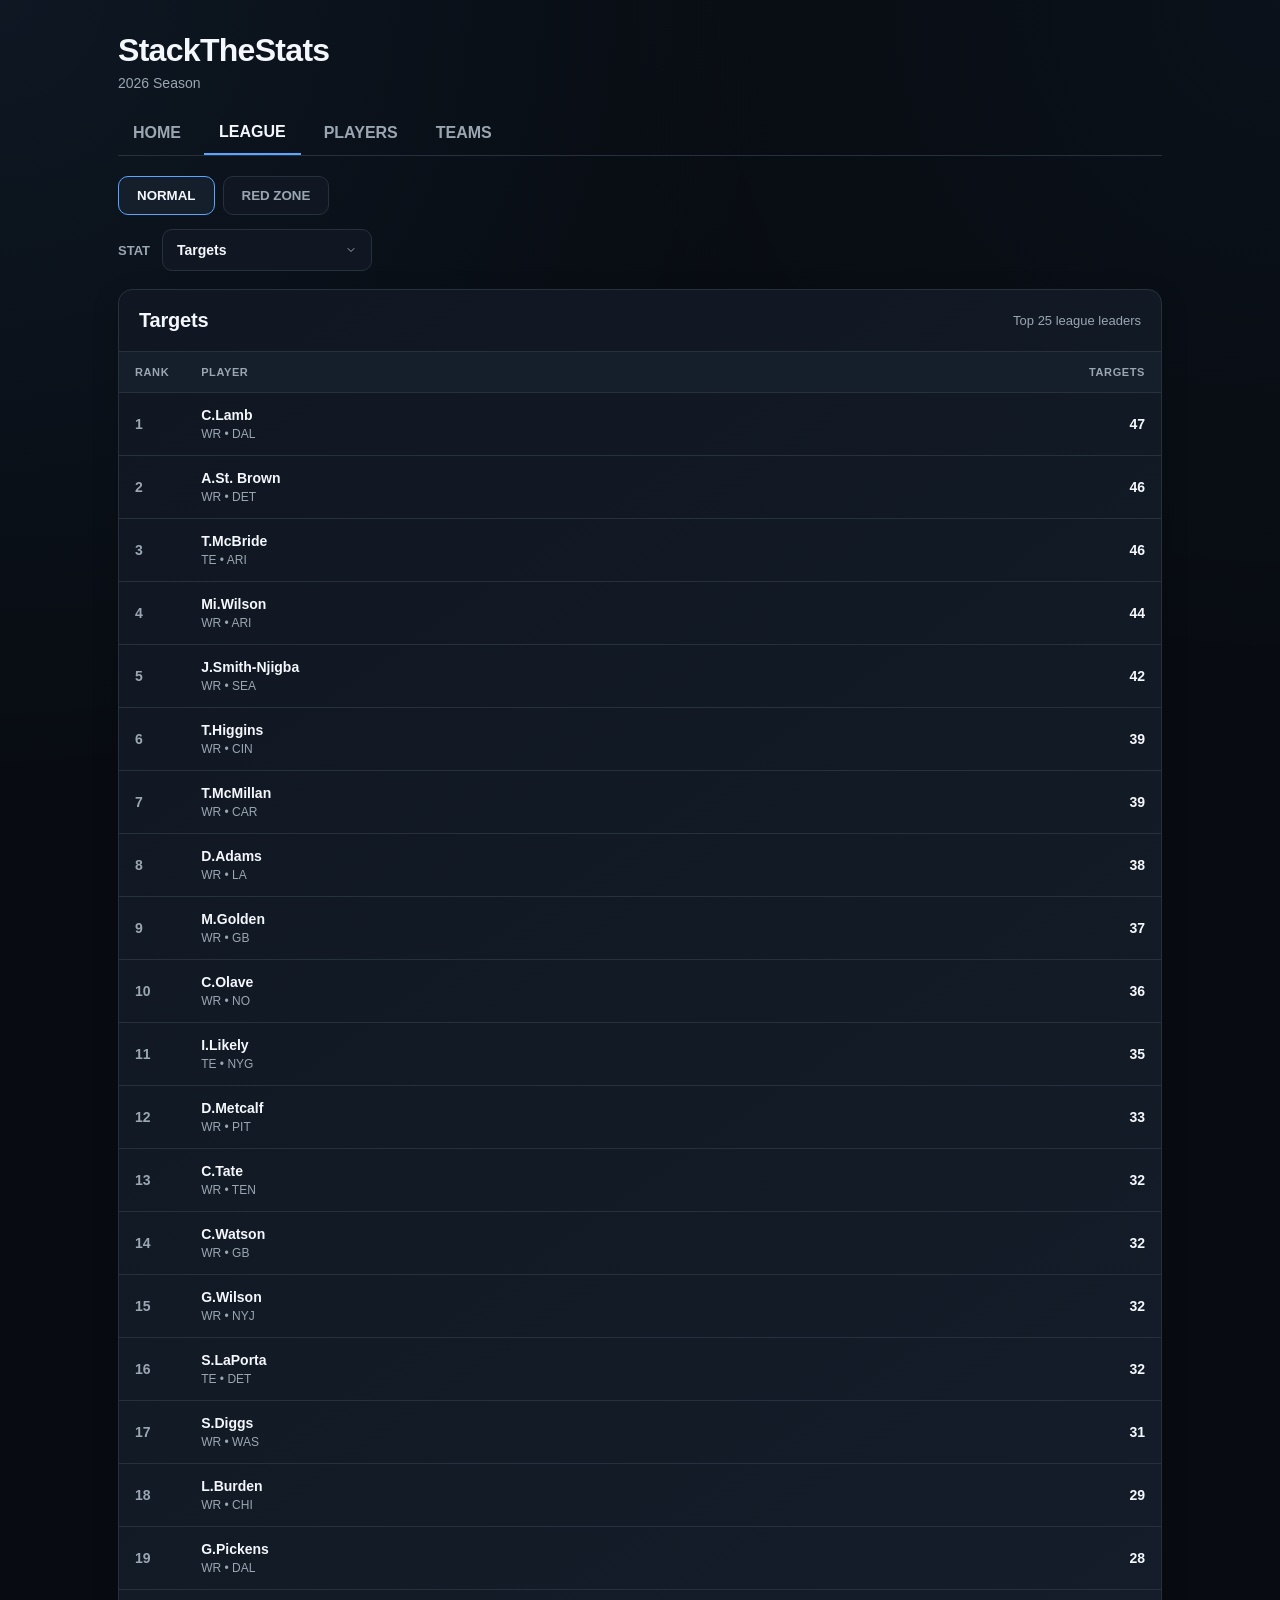
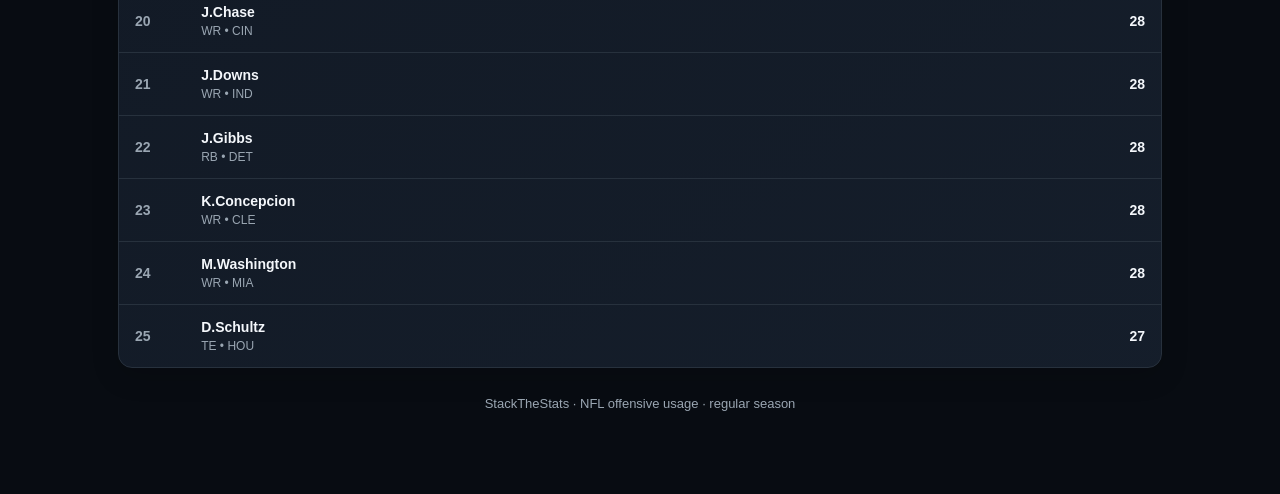
==== commit a0cc7596: "Update league.html" ====
--- a/league.html
+++ b/league.html
@@ -4,11 +4,7 @@
 <head>
 
 <meta charset="utf-8">
-
-<meta
-    name="viewport"
-    content="width=device-width,initial-scale=1"
->
+<meta name="viewport" content="width=device-width,initial-scale=1">
 
 <title>StackTheStats | League</title>
 
@@ -17,14 +13,14 @@
 <style>
 
 /* =========================
-   LEAGUE PAGE
-========================= */
-
-.league-header {
+   PAGE HEADER
+========================= */
+
+.page-header {
     margin-bottom: 20px;
 }
 
-.league-header h1 {
+.page-header h1 {
     margin: 0 0 6px 0;
     font-size: 32px;
     font-weight: 800;
@@ -36,39 +32,37 @@
     font-size: 14px;
 }
 
-
 /* =========================
    NAVIGATION
 ========================= */
 
 .mainnav {
-    display: flex !important;
-    align-items: center !important;
-    gap: 8px !important;
-    flex-wrap: wrap !important;
+    display: flex;
+    align-items: center;
+    gap: 8px;
+    flex-wrap: wrap;
     border-bottom: 1px solid var(--line);
     margin-bottom: 20px;
 }
 
 .mainnav a {
-    color: var(--muted) !important;
-    background: transparent !important;
-    text-decoration: none !important;
-    font-weight: 700 !important;
-    padding: 12px 15px !important;
+    color: var(--muted);
+    background: transparent;
+    text-decoration: none;
+    font-weight: 700;
+    padding: 12px 15px;
     transition: color .2s ease, border-color .2s ease;
 }
 
 .mainnav a:hover {
-    color: var(--text) !important;
-    text-decoration: none !important;
+    color: var(--text);
+    text-decoration: none;
 }
 
 .mainnav a.active {
-    color: var(--text) !important;
-    border-bottom: 2px solid var(--accent) !important;
-}
-
+    color: var(--text);
+    border-bottom: 2px solid var(--accent);
+}
 
 /* =========================
    NORMAL / RED ZONE
@@ -102,7 +96,6 @@
     border-color: var(--accent);
 }
 
-
 /* =========================
    STAT SELECTOR
 ========================= */
@@ -123,11 +116,8 @@
 .stat-select {
     appearance: none;
     -webkit-appearance: none;
-
     min-width: 210px;
-
     padding: 12px 38px 12px 14px;
-
     color: var(--text);
 
     background:
@@ -137,10 +127,8 @@
 
     border: 1px solid var(--line);
     border-radius: 10px;
-
     font-size: 14px;
     font-weight: 600;
-
     cursor: pointer;
 }
 
@@ -150,9 +138,8 @@
     box-shadow: 0 0 0 3px rgba(88,166,255,.10);
 }
 
-
-/* =========================
-   LEADERBOARD PANEL
+/* =========================
+   LEADERBOARD
 ========================= */
 
 .leaderboard {
@@ -166,7 +153,6 @@
     border: 1px solid var(--line);
     border-radius: 14px;
     overflow: hidden;
-
     box-shadow: 0 8px 28px rgba(0,0,0,.16);
 }
 
@@ -190,7 +176,6 @@
     color: var(--muted);
     font-size: 13px;
 }
-
 
 /* =========================
    TABLE
@@ -244,7 +229,6 @@
     background: rgba(88,166,255,.035);
 }
 
-
 /* =========================
    RANK
 ========================= */
@@ -255,7 +239,6 @@
     font-weight: 700;
 }
 
-
 /* =========================
    PLAYER
 ========================= */
@@ -280,9 +263,8 @@
     margin-top: 4px;
 }
 
-
-/* =========================
-   STAT VALUE
+/* =========================
+   VALUES
 ========================= */
 
 .value {
@@ -297,7 +279,6 @@
     white-space: nowrap;
 }
 
-
 /* =========================
    SHARE BAR
 ========================= */
@@ -305,14 +286,10 @@
 .share-bar {
     width: 120px;
     height: 5px;
-
     margin-top: 7px;
     margin-left: auto;
-
     background: #252f3b;
-
     border-radius: 99px;
-
     overflow: hidden;
 }
 
@@ -330,20 +307,14 @@
     border-radius: 99px;
 }
 
-
-/* =========================
-   EMPTY / ERROR
+/* =========================
+   MESSAGE / FOOTER
 ========================= */
 
 .message {
     padding: 22px;
     color: var(--muted);
 }
-
-
-/* =========================
-   FOOTER
-========================= */
 
 .footer {
     color: var(--muted);
@@ -352,14 +323,13 @@
     font-size: 13px;
 }
 
-
 /* =========================
    MOBILE
 ========================= */
 
 @media (max-width: 650px) {
 
-    .league-header h1 {
+    .page-header h1 {
         font-size: 27px;
     }
 
@@ -402,107 +372,53 @@
 
 </head>
 
-
 <body>
 
 <div class="site">
 
-
-    <!-- =========================
-         HEADER
-    ========================= -->
-
-    <div class="league-header">
-
-        <h1>
-            StackTheStats
-        </h1>
-
-        <div
-            class="season"
-            id="season"
-        >
+    <div class="page-header">
+
+        <h1>StackTheStats</h1>
+
+        <div class="season" id="season">
             Loading season...
         </div>
 
     </div>
 
-
-    <!-- =========================
-         MAIN NAV
-    ========================= -->
-
     <nav class="mainnav">
 
-        <a href="index.html">
-            HOME
-        </a>
-
-        <a
-            class="active"
-            href="league.html"
-        >
-            LEAGUE
-        </a>
-
-        <a href="players.html">
-            PLAYERS
-        </a>
-
-        <a href="teams.html">
-            TEAMS
-        </a>
+        <a href="index.html">HOME</a>
+
+        <a class="active" href="league.html">LEAGUE</a>
+
+        <a href="players.html">PLAYERS</a>
+
+        <a href="teams.html">TEAMS</a>
 
     </nav>
 
-
-    <!-- =========================
-         SECTION TOGGLE
-    ========================= -->
-
     <div class="section-toggle">
 
-        <button
-            class="active"
-            data-section="normal"
-        >
+        <button class="active" data-section="normal">
             NORMAL
         </button>
 
-        <button
-            data-section="red_zone"
-        >
+        <button data-section="red_zone">
             RED ZONE
         </button>
 
     </div>
 
-
-    <!-- =========================
-         STAT SELECTOR
-    ========================= -->
-
     <div class="stat-controls">
 
-        <label
-            class="stat-label"
-            for="statSelect"
-        >
+        <label class="stat-label" for="statSelect">
             STAT
         </label>
 
-        <select
-            id="statSelect"
-            class="stat-select"
-        >
-        </select>
+        <select id="statSelect" class="stat-select"></select>
 
     </div>
-
-
-    <!-- =========================
-         LEADERBOARD
-    ========================= -->
 
     <section class="leaderboard">
 
@@ -512,20 +428,13 @@
                 Targets
             </h2>
 
-            <div
-                class="leaderboard-note"
-                id="note"
-            >
+            <div class="leaderboard-note" id="note">
                 Top 25 league leaders
             </div>
 
         </div>
 
-
-        <div
-            class="table-wrap"
-            id="table"
-        >
+        <div class="table-wrap" id="table">
 
             <div class="message">
                 Loading league data...
@@ -535,32 +444,19 @@
 
     </section>
 
-
     <div class="footer">
         StackTheStats · NFL offensive usage · regular season
     </div>
 
-
 </div>
 
-
 <script>
 
-
-/* =========================
-   STATE
-========================= */
-
 let DATA = null;
 
 let section = "normal";
 
 let metric = "targets";
-
-
-/* =========================
-   ELEMENTS
-========================= */
 
 const seasonEl =
     document.getElementById("season");
@@ -576,11 +472,6 @@
 
 const tableEl =
     document.getElementById("table");
-
-
-/* =========================
-   METRICS
-========================= */
 
 const configs = {
 
@@ -629,7 +520,6 @@
         }
 
     ],
-
 
     red_zone: [
 
@@ -667,11 +557,6 @@
     ]
 
 };
-
-
-/* =========================
-   ESCAPE HTML
-========================= */
 
 function esc(value) {
 
@@ -689,15 +574,9 @@
 
 }
 
-
-/* =========================
-   FORMAT NUMBER
-========================= */
-
 function formatNumber(value) {
 
-    const number =
-        Number(value);
+    const number = Number(value);
 
     if (!Number.isFinite(number)) {
         return "0";
@@ -707,15 +586,9 @@
 
 }
 
-
-/* =========================
-   FORMAT PERCENTAGE
-========================= */
-
 function formatPercentage(value) {
 
-    let number =
-        Number(value);
+    let number = Number(value);
 
     if (!Number.isFinite(number)) {
         return "0.0%";
@@ -729,28 +602,19 @@
 
 }
 
-
-/* =========================
-   RENDER DROPDOWN
-========================= */
-
 function renderStatDropdown() {
 
     statSelect.innerHTML = "";
 
-    const options =
-        configs[section];
+    const options = configs[section];
 
     options.forEach(option => {
 
         const element =
             document.createElement("option");
 
-        element.value =
-            option.key;
-
-        element.textContent =
-            option.label;
+        element.value = option.key;
+        element.textContent = option.label;
 
         if (option.key === metric) {
             element.selected = true;
@@ -762,40 +626,29 @@
 
 }
 
-
-/* =========================
-   RENDER TABLE
-========================= */
-
 function renderTable() {
 
     if (!DATA) {
         return;
     }
-
 
     const config =
         configs[section].find(
             item => item.key === metric
         );
 
-
     if (!config) {
         return;
     }
 
-
     const rows =
         DATA?.[section]?.[metric] || [];
 
-
     const topRows =
         rows.slice(0, 25);
 
-
     titleEl.textContent =
         config.label;
-
 
     if (
         section === "red_zone" &&
@@ -811,7 +664,6 @@
             "Top 25 league leaders";
 
     }
-
 
     if (!topRows.length) {
 
@@ -822,8 +674,8 @@
         `;
 
         return;
-    }
-
+
+    }
 
     let html = `
 
@@ -833,25 +685,15 @@
 
                 <tr>
 
-                    <th>
-                        Rank
-                    </th>
-
-                    <th>
-                        Player
-                    </th>
-
-                    <th>
-                        ${esc(config.label)}
-                    </th>
+                    <th>Rank</th>
+
+                    <th>Player</th>
+
+                    <th>${esc(config.label)}</th>
 
                     ${
                         config.share
-                        ? `
-                            <th>
-                                RZ Target Share
-                            </th>
-                          `
+                        ? `<th>RZ Target Share</th>`
                         : ""
                     }
 
@@ -862,161 +704,134 @@
             <tbody>
     `;
 
-
-    topRows.forEach(
-        (row, index) => {
-
-            const playerId =
-                row.player_id || "";
-
-
-            const playerName =
-                row.name ||
-                "Unknown Player";
-
-
-            const position =
-                row.position ||
-                "";
-
-
-            const team =
-                row.team ||
-                "";
-
-
-            const value =
-                row[config.field] ?? 0;
-
-
-            let shareColumn = "";
-
-
-            if (config.share) {
-
-                const targets =
-                    Number(
-                        row.red_zone_targets || 0
+    topRows.forEach((row, index) => {
+
+        const playerId =
+            row.player_id || "";
+
+        const playerName =
+            row.name ||
+            "Unknown Player";
+
+        const position =
+            row.position ||
+            "";
+
+        const team =
+            row.team ||
+            "";
+
+        const value =
+            row[config.field] ?? 0;
+
+        let shareColumn = "";
+
+        if (config.share) {
+
+            const targets =
+                Number(
+                    row.red_zone_targets || 0
+                );
+
+            const teamTargets =
+                Number(
+                    row.team_rz_targets || 0
+                );
+
+            const percentage =
+                formatPercentage(
+                    row.rz_target_share
+                );
+
+            let barWidth = 0;
+
+            if (
+                Number.isFinite(
+                    Number(row.rz_target_share)
+                )
+            ) {
+
+                barWidth =
+                    Number(row.rz_target_share);
+
+                if (barWidth <= 1) {
+                    barWidth *= 100;
+                }
+
+                barWidth =
+                    Math.min(
+                        Math.max(barWidth, 0),
+                        100
                     );
 
-
-                const teamTargets =
-                    Number(
-                        row.team_rz_targets || 0
-                    );
-
-
-                const percentage =
-                    formatPercentage(
-                        row.rz_target_share
-                    );
-
-
-                let barWidth = 0;
-
-
-                if (
-                    Number.isFinite(
-                        Number(row.rz_target_share)
-                    )
-                ) {
-
-                    barWidth =
-                        Number(
-                            row.rz_target_share
-                        );
-
-                    if (barWidth <= 1) {
-                        barWidth *= 100;
-                    }
-
-                    barWidth =
-                        Math.min(
-                            Math.max(
-                                barWidth,
-                                0
-                            ),
-                            100
-                        );
-
-                }
-
-
-                shareColumn = `
-
-                    <td class="share-value">
-
-                        ${targets}/${teamTargets}
-                        (${percentage})
-
-                        <div class="share-bar">
-
-                            <span
-                                class="share-bar-fill"
-                                style="width:${barWidth}%"
-                            ></span>
-
-                        </div>
-
-                    </td>
-
-                `;
-
             }
 
-
-            html += `
-
-                <tr>
-
-                    <td class="rank">
-                        ${index + 1}
-                    </td>
-
-
-                    <td class="player-cell">
-
-                        <a
-                            class="player-link"
-                            href="player.html?id=${encodeURIComponent(playerId)}"
-                        >
-                            ${esc(playerName)}
-                        </a>
-
-
-                        <div class="player-meta">
-
-                            ${esc(position)}
-
-                            ${
-                                position && team
-                                    ? " • "
-                                    : ""
-                            }
-
-                            ${esc(team)}
-
-                        </div>
-
-                    </td>
-
-
-                    <td class="value">
-
-                        ${formatNumber(value)}
-
-                    </td>
-
-
-                    ${shareColumn}
-
-                </tr>
+            shareColumn = `
+
+                <td class="share-value">
+
+                    ${targets}/${teamTargets}
+                    (${percentage})
+
+                    <div class="share-bar">
+
+                        <span
+                            class="share-bar-fill"
+                            style="width:${barWidth}%"
+                        ></span>
+
+                    </div>
+
+                </td>
 
             `;
 
         }
-    );
-
+
+        html += `
+
+            <tr>
+
+                <td class="rank">
+                    ${index + 1}
+                </td>
+
+                <td class="player-cell">
+
+                    <a
+                        class="player-link"
+                        href="player.html?id=${encodeURIComponent(playerId)}"
+                    >
+                        ${esc(playerName)}
+                    </a>
+
+                    <div class="player-meta">
+
+                        ${esc(position)}
+
+                        ${
+                            position && team
+                                ? " • "
+                                : ""
+                        }
+
+                        ${esc(team)}
+
+                    </div>
+
+                </td>
+
+                <td class="value">
+                    ${formatNumber(value)}
+                </td>
+
+                ${shareColumn}
+
+            </tr>
+
+        `;
+
+    });
 
     html += `
 
@@ -1026,82 +841,45 @@
 
     `;
 
-
-    tableEl.innerHTML =
-        html;
-
-}
-
-
-/* =========================
-   SECTION BUTTONS
-========================= */
+    tableEl.innerHTML = html;
+
+}
 
 document
-    .querySelectorAll(
-        ".section-toggle button"
-    )
+    .querySelectorAll(".section-toggle button")
     .forEach(button => {
 
-        button.addEventListener(
-            "click",
-            () => {
-
-                document
-                    .querySelectorAll(
-                        ".section-toggle button"
-                    )
-                    .forEach(
-                        item =>
-                            item.classList.remove(
-                                "active"
-                            )
-                    );
-
-
-                button.classList.add(
-                    "active"
+        button.addEventListener("click", () => {
+
+            document
+                .querySelectorAll(".section-toggle button")
+                .forEach(item =>
+                    item.classList.remove("active")
                 );
 
-
-                section =
-                    button.dataset.section;
-
-
-                metric =
-                    configs[section][0].key;
-
-
-                renderStatDropdown();
-
-                renderTable();
-
-            }
-        );
+            button.classList.add("active");
+
+            section =
+                button.dataset.section;
+
+            metric =
+                configs[section][0].key;
+
+            renderStatDropdown();
+            renderTable();
+
+        });
 
     });
 
-
-/* =========================
-   STAT DROPDOWN
-========================= */
-
-statSelect.addEventListener(
-    "change",
-    () => {
-
-        metric =
-            statSelect.value;
-
-        renderTable();
-
-    }
-);
-
-
-/* =========================
-   LOAD DATA
-========================= */
+statSelect.addEventListener("change", () => {
+
+    metric =
+        statSelect.value;
+
+    renderTable();
+
+});
 
 async function loadLeagueData() {
 
@@ -1116,7 +894,6 @@
                 }
             );
 
-
         if (!response.ok) {
 
             throw new Error(
@@ -1125,37 +902,28 @@
 
         }
 
-
         DATA =
             await response.json();
 
-
         seasonEl.textContent =
             `${DATA.season} Season`;
 
-
         renderStatDropdown();
-
         renderTable();
 
     }
 
-
     catch (error) {
 
         console.error(error);
-
 
         seasonEl.textContent =
             "Season unavailable";
 
-
         tableEl.innerHTML = `
 
             <div class="message">
-
                 Unable to load league data.
-
             </div>
 
         `;
@@ -1164,11 +932,6 @@
 
 }
 
-
-/* =========================
-   START
-========================= */
-
 loadLeagueData();
 
 </script>
--- a/styles.css
+++ b/styles.css
@@ -1,416 +1,550 @@
-:root{
-    --bg:#080c12;
-    --panel:#101722;
-    --panel2:#151e2b;
-    --text:#f4f7fb;
-    --muted:#9aa6b2;
-    --line:#263242;
-    --accent:#58a6ff;
-    --accent2:#79b8ff;
-}
-
-*{
-    box-sizing:border-box;
-}
-
-html{
-    scroll-behavior:smooth;
-}
-
-body{
-    margin:0;
+:root {
+    --bg: #080c12;
+    --panel: #101722;
+    --panel2: #151e2b;
+    --text: #f4f7fb;
+    --muted: #9aa6b2;
+    --line: #27313d;
+    --accent: #58a6ff;
+    --accent2: #79b8ff;
+}
+
+
+/* =========================
+   GLOBAL
+========================= */
+
+* {
+    box-sizing: border-box;
+}
+
+html {
+    background: var(--bg);
+}
+
+body {
+    margin: 0;
+    min-height: 100vh;
+
     background:
-        radial-gradient(circle at top right,rgba(88,166,255,.08),transparent 35%),
-        radial-gradient(circle at top left,rgba(88,166,255,.04),transparent 30%),
+        radial-gradient(
+            circle at top left,
+            rgba(88,166,255,.07),
+            transparent 32%
+        ),
+        radial-gradient(
+            circle at top right,
+            rgba(88,166,255,.035),
+            transparent 28%
+        ),
         var(--bg);
-    color:var(--text);
-    font-family:-apple-system,BlinkMacSystemFont,"Segoe UI",sans-serif;
-}
+
+    color: var(--text);
+
+    font-family:
+        -apple-system,
+        BlinkMacSystemFont,
+        "Segoe UI",
+        sans-serif;
+}
+
 
 /* =========================
    MAIN SITE CONTAINER
 ========================= */
 
-.site{
-    max-width:1100px;
-    margin:auto;
-    padding:32px 28px 55px;
-}
-
-/* =========================
-   HEADER / BRAND
-========================= */
-
-.brand{
-    display:flex;
-    justify-content:space-between;
-    align-items:end;
-    margin-bottom:20px;
-}
-
-.brand h1{
-    font-size:30px;
-    margin:0;
-    font-weight:800;
-    letter-spacing:-.6px;
-}
-
-.brand h1::first-letter{
-    color:var(--text);
+.site {
+    max-width: 1100px;
+    margin: 0 auto;
+    padding: 32px 28px 55px;
+}
+
+
+/* =========================
+   BRAND / HEADER
+========================= */
+
+.brand {
+    display: flex;
+    justify-content: space-between;
+    align-items: end;
+
+    margin-bottom: 18px;
+}
+
+.brand h1 {
+    margin: 0;
+
+    font-size: 32px;
+    font-weight: 800;
+    letter-spacing: -0.6px;
 }
 
 .season,
 .muted,
 .meta,
-.note{
-    color:var(--muted);
-}
-
-/* =========================
-   NAVIGATION
-========================= */
-
-.mainnav,
-.subnav,
-.metricbar,
-.controls{
-    display:flex;
-    gap:8px;
-    flex-wrap:wrap;
-}
-
-.mainnav{
-    border-bottom:1px solid var(--line);
-    margin-bottom:18px;
-}
-
-.mainnav a,
-.subnav button,
-.metricbar button{
-    color:var(--muted);
-    background:transparent;
-    border:0;
-    padding:12px 15px;
-    text-decoration:none;
-    font-weight:700;
-    cursor:pointer;
+.note {
+    color: var(--muted);
+}
+
+
+/* =========================
+   MAIN NAVIGATION
+========================= */
+
+.mainnav {
+    display: flex;
+    gap: 8px;
+    flex-wrap: wrap;
+
+    border-bottom: 1px solid var(--line);
+
+    margin-bottom: 14px;
+}
+
+.mainnav a {
+    color: var(--muted);
+
+    background: transparent;
+
+    border: 0;
+
+    padding: 12px 15px;
+
+    text-decoration: none;
+
+    font-weight: 700;
+
     transition:
-        color .2s ease,
-        background .2s ease,
-        border-color .2s ease;
-}
-
-.mainnav a.active,
-.mainnav a:hover,
-.subnav button.active,
-.metricbar button.active{
-    color:var(--text);
-    border-bottom:2px solid var(--accent);
-}
-
-/* =========================
-   SUB NAV / FILTERS
-========================= */
-
-.subnav{
-    margin-bottom:12px;
-}
-
-.metricbar{
-    margin-bottom:16px;
-}
-
-.metricbar button{
-    background:var(--panel);
-    border:1px solid var(--line);
-    border-radius:10px;
-}
-
-.metricbar button:hover{
-    border-color:rgba(88,166,255,.45);
-}
-
-.metricbar button.active{
-    background:var(--panel2);
-    border-color:var(--accent);
-}
+        color .15s ease,
+        background .15s ease;
+}
+
+.mainnav a:hover {
+    color: var(--text);
+}
+
+.mainnav a.active {
+    color: var(--text);
+
+    border-bottom: 2px solid var(--accent);
+}
+
+
+/* =========================
+   SUB NAVIGATION
+========================= */
+
+.subnav {
+    display: flex;
+    gap: 8px;
+    flex-wrap: wrap;
+
+    margin-bottom: 10px;
+}
+
+.subnav button {
+    color: var(--muted);
+
+    background: transparent;
+
+    border: 0;
+
+    padding: 12px 15px;
+
+    font-weight: 700;
+
+    cursor: pointer;
+}
+
+.subnav button:hover {
+    color: var(--text);
+}
+
+.subnav button.active {
+    color: var(--text);
+
+    border-bottom: 2px solid var(--accent);
+}
+
+
+/* =========================
+   METRIC BUTTONS
+========================= */
+
+.metricbar {
+    display: flex;
+    gap: 8px;
+    flex-wrap: wrap;
+
+    margin-bottom: 14px;
+}
+
+.metricbar button {
+    color: var(--muted);
+
+    background: var(--panel);
+
+    border: 1px solid var(--line);
+    border-radius: 10px;
+
+    padding: 11px 15px;
+
+    font-weight: 700;
+
+    cursor: pointer;
+
+    transition:
+        background .15s ease,
+        border-color .15s ease,
+        color .15s ease;
+}
+
+.metricbar button:hover {
+    color: var(--text);
+
+    border-color: #3a4654;
+}
+
+.metricbar button.active {
+    color: var(--text);
+
+    background: var(--panel2);
+
+    border-color: var(--accent);
+}
+
+
+/* =========================
+   CONTROLS
+========================= */
+
+.controls {
+    display: flex;
+    gap: 8px;
+    flex-wrap: wrap;
+
+    margin: 14px 0;
+}
+
+.search,
+.filter {
+    color: var(--text);
+
+    background: var(--panel);
+
+    border: 1px solid var(--line);
+    border-radius: 10px;
+
+    padding: 12px;
+
+    font: inherit;
+}
+
+.search {
+    flex: 1;
+    min-width: 220px;
+}
+
+.search::placeholder {
+    color: var(--muted);
+}
+
+.search:focus,
+.filter:focus {
+    outline: none;
+
+    border-color: var(--accent);
+
+    box-shadow:
+        0 0 0 2px rgba(88,166,255,.08);
+}
+
 
 /* =========================
    PANELS
 ========================= */
 
-.panel{
-    background:
-        linear-gradient(
-            145deg,
-            rgba(16,23,34,.98),
-            rgba(21,30,43,.98)
+.panel {
+    background: var(--panel);
+
+    border: 1px solid var(--line);
+    border-radius: 14px;
+
+    overflow-x: auto;
+
+    box-shadow:
+        0 8px 30px rgba(0,0,0,.12);
+}
+
+.panelhead {
+    padding: 18px;
+
+    border-bottom: 1px solid var(--line);
+
+    display: flex;
+    justify-content: space-between;
+    align-items: center;
+
+    gap: 12px;
+}
+
+.panelhead h2 {
+    margin: 0;
+
+    font-size: 20px;
+}
+
+
+/* =========================
+   TABLES
+========================= */
+
+table {
+    width: 100%;
+    border-collapse: collapse;
+}
+
+th,
+td {
+    padding: 13px 15px;
+
+    text-align: left;
+
+    border-bottom: 1px solid var(--line);
+}
+
+th {
+    color: var(--muted);
+
+    background: var(--panel2);
+
+    font-size: 12px;
+
+    text-transform: uppercase;
+
+    letter-spacing: .04em;
+}
+
+tbody tr {
+    transition:
+        background .12s ease;
+}
+
+tbody tr:hover {
+    background: rgba(255,255,255,.025);
+}
+
+tbody tr:last-child td {
+    border-bottom: none;
+}
+
+
+/* =========================
+   PLAYER / TEXT LINKS
+========================= */
+
+.link {
+    color: var(--text);
+
+    text-decoration: none;
+
+    font-weight: 600;
+}
+
+.link:hover {
+    color: var(--accent2);
+}
+
+.meta {
+    display: block;
+
+    font-size: 12px;
+
+    margin-top: 3px;
+}
+
+
+/* =========================
+   RANK
+========================= */
+
+.rank {
+    color: var(--muted);
+
+    width: 60px;
+}
+
+
+/* =========================
+   SHARE
+========================= */
+
+.share {
+    min-width: 170px;
+}
+
+.bar {
+    height: 5px;
+
+    background: #252f3b;
+
+    border-radius: 99px;
+
+    margin-top: 7px;
+
+    overflow: hidden;
+}
+
+.bar i {
+    display: block;
+
+    height: 100%;
+
+    background: var(--accent);
+}
+
+
+/* =========================
+   GRID / CARDS
+========================= */
+
+.grid {
+    display: grid;
+
+    grid-template-columns:
+        repeat(
+            auto-fit,
+            minmax(190px, 1fr)
         );
-    border:1px solid var(--line);
-    border-radius:14px;
-    overflow-x:auto;
-    box-shadow:0 8px 28px rgba(0,0,0,.16);
-}
-
-.panelhead{
-    padding:19px 20px;
-    border-bottom:1px solid var(--line);
-    display:flex;
-    justify-content:space-between;
-    gap:12px;
-    align-items:center;
-}
-
-.panelhead h2{
-    margin:0;
-    font-size:20px;
-    letter-spacing:-.2px;
-}
-
-/* =========================
-   CONTROLS
-========================= */
-
-.controls{
-    margin:16px 0;
-}
-
-.search,
-.filter{
-    background:var(--panel);
-    color:var(--text);
-    border:1px solid var(--line);
-    border-radius:10px;
-    padding:12px 13px;
-    outline:none;
-    transition:border-color .2s ease,box-shadow .2s ease;
-}
-
-.search{
-    flex:1;
-    min-width:220px;
-}
-
-.search:focus,
-.filter:focus{
-    border-color:var(--accent);
-    box-shadow:0 0 0 3px rgba(88,166,255,.10);
-}
-
-/* =========================
-   TABLES
-========================= */
-
-table{
-    width:100%;
-    border-collapse:collapse;
-}
-
-th,
-td{
-    padding:14px 16px;
-    text-align:left;
-    border-bottom:1px solid var(--line);
-}
-
-th{
-    color:var(--muted);
-    font-size:11px;
-    text-transform:uppercase;
-    letter-spacing:.6px;
-}
-
-tbody tr{
-    transition:background .15s ease;
-}
-
-tbody tr:hover{
-    background:rgba(88,166,255,.035);
-}
-
-tbody tr:last-child td{
-    border-bottom:0;
-}
-
-.rank{
-    color:var(--muted);
-    width:60px;
-}
-
-/* =========================
-   LINKS / PLAYER INFO
-========================= */
-
-.link{
-    color:var(--text);
-    text-decoration:none;
-    font-weight:600;
-}
-
-.link:hover{
-    color:var(--accent2);
-}
-
-.meta{
-    display:block;
-    font-size:12px;
-    margin-top:4px;
-}
-
-.share{
-    min-width:170px;
-}
-
-/* =========================
-   SHARE BARS
-========================= */
-
-.bar{
-    height:5px;
-    background:#252f3b;
-    border-radius:99px;
-    margin-top:7px;
-    overflow:hidden;
-}
-
-.bar i{
-    display:block;
-    height:100%;
-    background:linear-gradient(
-        90deg,
-        var(--accent),
-        var(--accent2)
-    );
-    border-radius:99px;
-}
-
-/* =========================
-   CARDS
-========================= */
-
-.grid{
-    display:grid;
-    grid-template-columns:repeat(auto-fit,minmax(190px,1fr));
-    gap:14px;
-}
-
-.card{
-    background:
-        linear-gradient(
-            145deg,
-            var(--panel),
-            var(--panel2)
-        );
-    border:1px solid var(--line);
-    border-radius:14px;
-    padding:18px;
-    box-shadow:0 6px 22px rgba(0,0,0,.12);
+
+    gap: 12px;
+}
+
+.card {
+    background: var(--panel2);
+
+    border: 1px solid var(--line);
+    border-radius: 12px;
+
+    padding: 16px;
+
     transition:
-        transform .2s ease,
-        border-color .2s ease,
-        box-shadow .2s ease;
-}
-
-.card:hover{
-    transform:translateY(-2px);
-    border-color:rgba(88,166,255,.45);
-    box-shadow:0 10px 28px rgba(0,0,0,.2);
-}
+        border-color .15s ease,
+        transform .15s ease;
+}
+
+.card:hover {
+    border-color: #354252;
+
+    transform: translateY(-1px);
+}
+
+
+/* =========================
+   FOOTER
+========================= */
+
+.footer {
+    color: var(--muted);
+
+    text-align: center;
+
+    padding: 24px;
+
+    font-size: 13px;
+}
+
 
 /* =========================
    SORT BUTTONS
 ========================= */
 
-.sort-button{
-    appearance:none;
-    -webkit-appearance:none;
-    background:none !important;
-    border:none !important;
-    box-shadow:none !important;
-    color:inherit;
-    font:inherit;
-    font-weight:700;
-    padding:0;
-    margin:0;
-    cursor:pointer;
-    text-align:left;
-}
-
-.sort-button:hover{
-    color:var(--accent2);
-}
-
-/* =========================
-   TABLE WIDTH / SCROLLING
-========================= */
-
-.panel table{
-    min-width:1200px;
-}
-
-/* =========================
-   FOOTER
-========================= */
-
-.footer{
-    color:var(--muted);
-    text-align:center;
-    padding:28px 10px;
-    font-size:13px;
-}
+.sort-button {
+    appearance: none;
+    -webkit-appearance: none;
+
+    background: none !important;
+
+    border: none !important;
+
+    box-shadow: none !important;
+
+    color: inherit;
+
+    font: inherit;
+
+    font-weight: 700;
+
+    padding: 0;
+    margin: 0;
+
+    cursor: pointer;
+
+    text-align: left;
+}
+
+.sort-button:hover {
+    color: var(--accent);
+}
+
+
+/* =========================
+   WIDE TABLES
+========================= */
+
+.panel table {
+    min-width: 1200px;
+}
+
 
 /* =========================
    MOBILE
 ========================= */
 
-@media(max-width:650px){
-
-    .site{
-        padding:22px 18px 40px;
-    }
-
-    .brand{
-        align-items:flex-start;
-        flex-direction:column;
-        gap:5px;
-    }
-
-    .brand h1{
-        font-size:27px;
-    }
-
-    .mainnav{
-        gap:2px;
-    }
-
-    .mainnav a,
-    .subnav button,
-    .metricbar button{
-        padding:11px 12px;
-        font-size:13px;
-    }
-
-    .panel{
-        overflow-x:auto;
-        -webkit-overflow-scrolling:touch;
-    }
-
-    .panelhead{
-        align-items:flex-start;
-        flex-direction:column;
+@media (max-width: 650px) {
+
+    .site {
+        padding:
+            22px
+            18px
+            40px;
+    }
+
+    .brand {
+        align-items: flex-start;
+        flex-direction: column;
+        gap: 5px;
+    }
+
+    .brand h1 {
+        font-size: 27px;
+    }
+
+    .panelhead {
+        align-items: flex-start;
+        flex-direction: column;
     }
 
     th,
-    td{
-        padding:12px 10px;
-        font-size:13px;
-    }
-
-    .panel table{
-        min-width:1200px;
-    }
-
-    .share{
-        min-width:130px;
-    }
-}
+    td {
+        padding: 11px 9px;
+
+        font-size: 13px;
+    }
+
+    .share {
+        min-width: 130px;
+    }
+
+    .panel {
+        overflow-x: auto;
+
+        -webkit-overflow-scrolling: touch;
+    }
+
+    .panel table {
+        min-width: 1200px;
+    }
+
+}
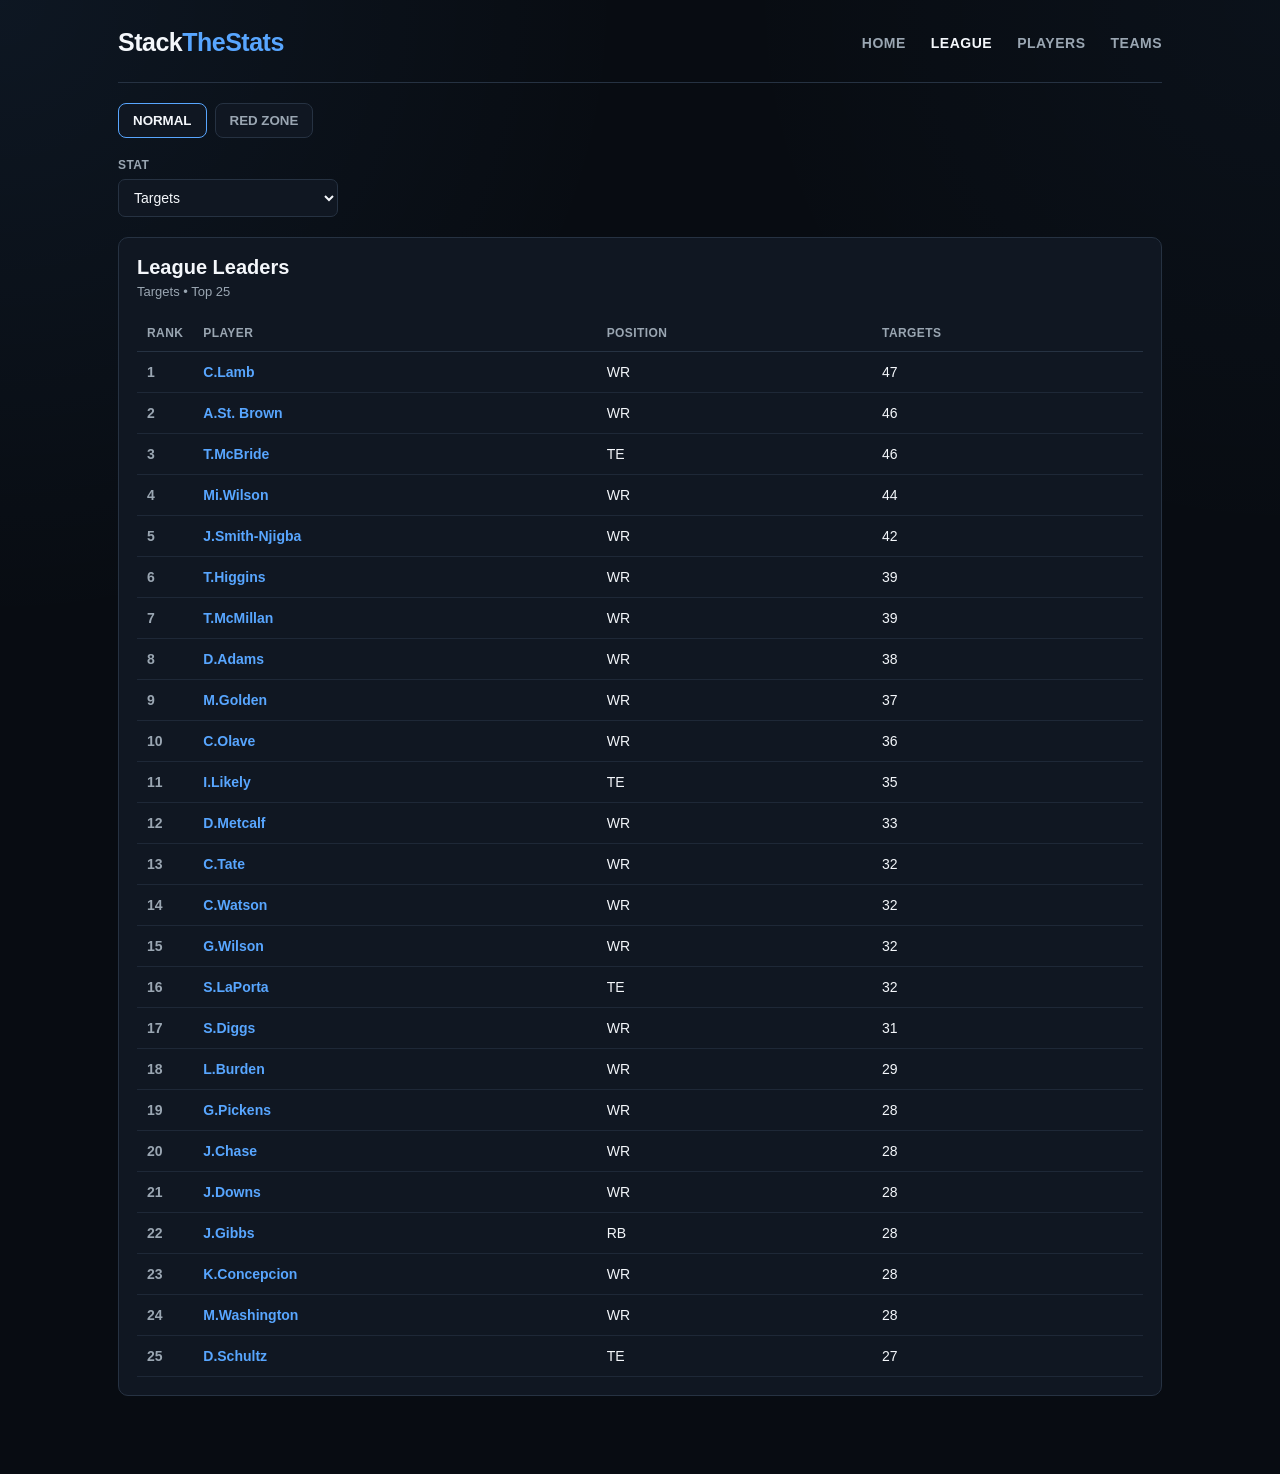
==== commit b817ef2c: "Update league.html" ====
--- a/league.html
+++ b/league.html
@@ -13,86 +13,31 @@
 <style>
 
 /* =========================
-   PAGE HEADER
-========================= */
-
-.page-header {
-    margin-bottom: 20px;
-}
-
-.page-header h1 {
-    margin: 0 0 6px 0;
-    font-size: 32px;
-    font-weight: 800;
-    letter-spacing: -.7px;
-}
-
-.season {
-    color: var(--muted);
-    font-size: 14px;
-}
-
-/* =========================
-   NAVIGATION
-========================= */
-
-.mainnav {
-    display: flex;
-    align-items: center;
-    gap: 8px;
-    flex-wrap: wrap;
-    border-bottom: 1px solid var(--line);
-    margin-bottom: 20px;
-}
-
-.mainnav a {
-    color: var(--muted);
-    background: transparent;
-    text-decoration: none;
-    font-weight: 700;
-    padding: 12px 15px;
-    transition: color .2s ease, border-color .2s ease;
-}
-
-.mainnav a:hover {
-    color: var(--text);
-    text-decoration: none;
-}
-
-.mainnav a.active {
-    color: var(--text);
-    border-bottom: 2px solid var(--accent);
-}
-
-/* =========================
-   NORMAL / RED ZONE
+   LEAGUE PAGE
 ========================= */
 
 .section-toggle {
     display: flex;
     gap: 8px;
-    margin: 16px 0 14px 0;
+    margin: 20px 0;
 }
 
 .section-toggle button {
+    background: var(--panel);
     color: var(--muted);
-    background: var(--panel);
     border: 1px solid var(--line);
-    border-radius: 10px;
-    padding: 11px 18px;
+    border-radius: 8px;
+    padding: 9px 14px;
     font-weight: 700;
     cursor: pointer;
-    transition: .2s ease;
 }
 
 .section-toggle button:hover {
     color: var(--text);
-    border-color: var(--accent);
 }
 
 .section-toggle button.active {
     color: var(--text);
-    background: var(--panel2);
     border-color: var(--accent);
 }
 
@@ -100,227 +45,46 @@
    STAT SELECTOR
 ========================= */
 
-.stat-controls {
-    display: flex;
-    align-items: center;
-    gap: 12px;
-    margin-bottom: 18px;
-}
-
-.stat-label {
+.metric-select {
+    margin-bottom: 20px;
+}
+
+.metric-select label {
+    display: block;
+    color: var(--muted);
+    font-size: 12px;
+    font-weight: 700;
+    margin-bottom: 7px;
+    text-transform: uppercase;
+    letter-spacing: .4px;
+}
+
+.metric-select select {
+    min-width: 220px;
+}
+
+/* =========================
+   LEADERBOARD
+========================= */
+
+.leader-title {
+    margin: 0 0 5px;
+    font-size: 20px;
+}
+
+.leader-subtitle {
+    margin: 0 0 16px;
     color: var(--muted);
     font-size: 13px;
-    font-weight: 700;
-}
-
-.stat-select {
-    appearance: none;
-    -webkit-appearance: none;
-    min-width: 210px;
-    padding: 12px 38px 12px 14px;
-    color: var(--text);
-
-    background:
-        var(--panel)
-        url("data:image/svg+xml,%3Csvg xmlns='http://www.w3.org/2000/svg' width='12' height='12' viewBox='0 0 24 24' fill='none' stroke='%239aa6b2' stroke-width='2' stroke-linecap='round' stroke-linejoin='round'%3E%3Cpolyline points='6 9 12 15 18 9'%3E%3C/polyline%3E%3C/svg%3E")
-        no-repeat right 14px center;
-
-    border: 1px solid var(--line);
-    border-radius: 10px;
-    font-size: 14px;
-    font-weight: 600;
-    cursor: pointer;
-}
-
-.stat-select:focus {
-    outline: none;
-    border-color: var(--accent);
-    box-shadow: 0 0 0 3px rgba(88,166,255,.10);
-}
-
-/* =========================
-   LEADERBOARD
-========================= */
-
-.leaderboard {
-    background:
-        linear-gradient(
-            145deg,
-            rgba(16,23,34,.98),
-            rgba(21,30,43,.98)
-        );
-
-    border: 1px solid var(--line);
-    border-radius: 14px;
-    overflow: hidden;
-    box-shadow: 0 8px 28px rgba(0,0,0,.16);
-}
-
-.leaderboard-header {
-    padding: 19px 20px;
-    border-bottom: 1px solid var(--line);
-
-    display: flex;
-    justify-content: space-between;
-    align-items: center;
-    gap: 12px;
-}
-
-.leaderboard-header h2 {
-    margin: 0;
-    font-size: 20px;
-    letter-spacing: -.2px;
-}
-
-.leaderboard-note {
+}
+
+.error {
+    color: #ff7b72;
+    padding: 10px 0;
+}
+
+.loading {
     color: var(--muted);
-    font-size: 13px;
-}
-
-/* =========================
-   TABLE
-========================= */
-
-.table-wrap {
-    width: 100%;
-    overflow-x: auto;
-    -webkit-overflow-scrolling: touch;
-}
-
-.league-table {
-    width: 100%;
-    border-collapse: collapse;
-    min-width: 620px;
-}
-
-.league-table th,
-.league-table td {
-    padding: 14px 16px;
-    border-bottom: 1px solid var(--line);
-}
-
-.league-table th {
-    color: var(--muted);
-    font-size: 11px;
-    text-transform: uppercase;
-    letter-spacing: .6px;
-    text-align: left;
-    background: var(--panel2);
-}
-
-.league-table td {
-    font-size: 14px;
-}
-
-.league-table th:last-child,
-.league-table td:last-child {
-    text-align: right;
-}
-
-.league-table tr:last-child td {
-    border-bottom: none;
-}
-
-.league-table tbody tr {
-    transition: background .15s ease;
-}
-
-.league-table tbody tr:hover {
-    background: rgba(88,166,255,.035);
-}
-
-/* =========================
-   RANK
-========================= */
-
-.rank {
-    width: 65px;
-    color: var(--muted);
-    font-weight: 700;
-}
-
-/* =========================
-   PLAYER
-========================= */
-
-.player-cell {
-    min-width: 220px;
-}
-
-.player-link {
-    color: var(--text);
-    text-decoration: none;
-    font-weight: 700;
-}
-
-.player-link:hover {
-    color: var(--accent2);
-}
-
-.player-meta {
-    color: var(--muted);
-    font-size: 12px;
-    margin-top: 4px;
-}
-
-/* =========================
-   VALUES
-========================= */
-
-.value {
-    font-weight: 700;
-    white-space: nowrap;
-}
-
-.share-value {
-    min-width: 200px;
-    text-align: right;
-    font-weight: 700;
-    white-space: nowrap;
-}
-
-/* =========================
-   SHARE BAR
-========================= */
-
-.share-bar {
-    width: 120px;
-    height: 5px;
-    margin-top: 7px;
-    margin-left: auto;
-    background: #252f3b;
-    border-radius: 99px;
-    overflow: hidden;
-}
-
-.share-bar-fill {
-    display: block;
-    height: 100%;
-
-    background:
-        linear-gradient(
-            90deg,
-            var(--accent),
-            var(--accent2)
-        );
-
-    border-radius: 99px;
-}
-
-/* =========================
-   MESSAGE / FOOTER
-========================= */
-
-.message {
-    padding: 22px;
-    color: var(--muted);
-}
-
-.footer {
-    color: var(--muted);
-    text-align: center;
-    padding: 28px 0;
-    font-size: 13px;
 }
 
 /* =========================
@@ -328,10 +92,6 @@
 ========================= */
 
 @media (max-width: 650px) {
-
-    .page-header h1 {
-        font-size: 27px;
-    }
 
     .section-toggle {
         width: 100%;
@@ -341,31 +101,9 @@
         flex: 1;
     }
 
-    .stat-controls {
-        display: block;
-    }
-
-    .stat-label {
-        display: block;
-        margin-bottom: 7px;
-    }
-
-    .stat-select {
+    .metric-select select {
         width: 100%;
     }
-
-    .leaderboard-header {
-        display: block;
-    }
-
-    .leaderboard-note {
-        margin-top: 5px;
-    }
-
-    .league-table {
-        min-width: 620px;
-    }
-
 }
 
 </style>
@@ -376,512 +114,275 @@
 
 <div class="site">
 
-    <div class="page-header">
-
-        <h1>StackTheStats</h1>
-
-        <div class="season" id="season">
-            Loading season...
-        </div>
-
+    <!-- =========================
+         HEADER
+    ========================= -->
+
+    <header class="header">
+
+        <a href="index.html" class="brand">
+            Stack<span>TheStats</span>
+        </a>
+
+        <nav class="nav">
+
+            <a href="index.html">
+                HOME
+            </a>
+
+            <a href="league.html" class="active">
+                LEAGUE
+            </a>
+
+            <a href="players.html">
+                PLAYERS
+            </a>
+
+            <a href="teams.html">
+                TEAMS
+            </a>
+
+        </nav>
+
+    </header>
+
+    <!-- Keeps existing JavaScript working -->
+    <div
+        class="season"
+        id="season"
+        style="display:none;"
+    >
+        Loading season...
     </div>
 
-    <nav class="mainnav">
-
-        <a href="index.html">HOME</a>
-
-        <a class="active" href="league.html">LEAGUE</a>
-
-        <a href="players.html">PLAYERS</a>
-
-        <a href="teams.html">TEAMS</a>
-
-    </nav>
+
+    <!-- =========================
+         NORMAL / RED ZONE
+    ========================= -->
 
     <div class="section-toggle">
 
-        <button class="active" data-section="normal">
+        <button
+            id="normalBtn"
+            class="active"
+            type="button"
+        >
             NORMAL
         </button>
 
-        <button data-section="red_zone">
+        <button
+            id="redzoneBtn"
+            type="button"
+        >
             RED ZONE
         </button>
 
     </div>
 
-    <div class="stat-controls">
-
-        <label class="stat-label" for="statSelect">
-            STAT
+
+    <!-- =========================
+         STAT SELECTOR
+    ========================= -->
+
+    <div class="metric-select">
+
+        <label for="metricSelect">
+            Stat
         </label>
 
-        <select id="statSelect" class="stat-select"></select>
+        <select id="metricSelect">
+
+            <option value="targets">
+                Targets
+            </option>
+
+            <option value="receptions">
+                Receptions
+            </option>
+
+            <option value="receiving_yards">
+                Receiving Yards
+            </option>
+
+            <option value="receiving_tds">
+                Receiving TDs
+            </option>
+
+            <option value="carries">
+                Carries
+            </option>
+
+            <option value="rushing_yards">
+                Rushing Yards
+            </option>
+
+            <option value="rushing_tds">
+                Rushing TDs
+            </option>
+
+        </select>
 
     </div>
 
-    <section class="leaderboard">
-
-        <div class="leaderboard-header">
-
-            <h2 id="title">
-                Targets
-            </h2>
-
-            <div class="leaderboard-note" id="note">
-                Top 25 league leaders
-            </div>
-
-        </div>
-
-        <div class="table-wrap" id="table">
-
-            <div class="message">
+
+    <!-- =========================
+         LEADERBOARD
+    ========================= -->
+
+    <div class="panel">
+
+        <h2
+            class="leader-title"
+            id="leaderTitle"
+        >
+            League Leaders
+        </h2>
+
+        <p
+            class="leader-subtitle"
+            id="leaderSubtitle"
+        >
+            Loading...
+        </p>
+
+        <div id="tableWrap">
+
+            <div class="loading">
                 Loading league data...
             </div>
 
         </div>
 
-    </section>
-
-    <div class="footer">
-        StackTheStats · NFL offensive usage · regular season
     </div>
 
 </div>
 
+
 <script>
 
+/* =========================
+   STATE
+========================= */
+
 let DATA = null;
 
 let section = "normal";
 
 let metric = "targets";
+
+
+/* =========================
+   ELEMENTS
+========================= */
 
 const seasonEl =
     document.getElementById("season");
 
-const statSelect =
-    document.getElementById("statSelect");
-
-const titleEl =
-    document.getElementById("title");
-
-const noteEl =
-    document.getElementById("note");
-
-const tableEl =
-    document.getElementById("table");
-
-const configs = {
-
-    normal: [
-
-        {
-            key: "targets",
-            label: "Targets",
-            field: "targets"
-        },
-
-        {
-            key: "carries",
-            label: "Carries",
-            field: "carries"
-        },
-
-        {
-            key: "receptions",
-            label: "Receptions",
-            field: "receptions"
-        },
-
-        {
-            key: "receiving_yards",
-            label: "Receiving Yards",
-            field: "receiving_yards"
-        },
-
-        {
-            key: "rushing_yards",
-            label: "Rushing Yards",
-            field: "rushing_yards"
-        },
-
-        {
-            key: "receiving_tds",
-            label: "Receiving TDs",
-            field: "receiving_tds"
-        },
-
-        {
-            key: "rushing_tds",
-            label: "Rushing TDs",
-            field: "rushing_tds"
-        }
-
-    ],
-
-    red_zone: [
-
-        {
-            key: "targets",
-            label: "RZ Targets",
-            field: "red_zone_targets",
-            share: true
-        },
-
-        {
-            key: "carries",
-            label: "RZ Carries",
-            field: "red_zone_carries"
-        },
-
-        {
-            key: "receptions",
-            label: "RZ Receptions",
-            field: "red_zone_receptions"
-        },
-
-        {
-            key: "receiving_tds",
-            label: "RZ Receiving TDs",
-            field: "red_zone_receiving_tds"
-        },
-
-        {
-            key: "rushing_tds",
-            label: "RZ Rushing TDs",
-            field: "red_zone_rushing_tds"
-        }
-
-    ]
+const normalBtn =
+    document.getElementById("normalBtn");
+
+const redzoneBtn =
+    document.getElementById("redzoneBtn");
+
+const metricSelect =
+    document.getElementById("metricSelect");
+
+const leaderTitle =
+    document.getElementById("leaderTitle");
+
+const leaderSubtitle =
+    document.getElementById("leaderSubtitle");
+
+const tableWrap =
+    document.getElementById("tableWrap");
+
+
+/* =========================
+   NORMAL METRICS
+========================= */
+
+const normalMetrics = {
+
+    targets: {
+        label: "Targets",
+        key: "targets"
+    },
+
+    receptions: {
+        label: "Receptions",
+        key: "receptions"
+    },
+
+    receiving_yards: {
+        label: "Receiving Yards",
+        key: "receiving_yards"
+    },
+
+    receiving_tds: {
+        label: "Receiving TDs",
+        key: "receiving_tds"
+    },
+
+    carries: {
+        label: "Carries",
+        key: "carries"
+    },
+
+    rushing_yards: {
+        label: "Rushing Yards",
+        key: "rushing_yards"
+    },
+
+    rushing_tds: {
+        label: "Rushing TDs",
+        key: "rushing_tds"
+    }
 
 };
 
-function esc(value) {
-
-    return String(value ?? "")
-        .replace(
-            /[&<>"']/g,
-            char => ({
-                "&": "&amp;",
-                "<": "&lt;",
-                ">": "&gt;",
-                '"': "&quot;",
-                "'": "&#39;"
-            }[char])
-        );
-
-}
-
-function formatNumber(value) {
-
-    const number = Number(value);
-
-    if (!Number.isFinite(number)) {
-        return "0";
-    }
-
-    return number.toLocaleString();
-
-}
-
-function formatPercentage(value) {
-
-    let number = Number(value);
-
-    if (!Number.isFinite(number)) {
-        return "0.0%";
-    }
-
-    if (number <= 1) {
-        number *= 100;
-    }
-
-    return number.toFixed(1) + "%";
-
-}
-
-function renderStatDropdown() {
-
-    statSelect.innerHTML = "";
-
-    const options = configs[section];
-
-    options.forEach(option => {
-
-        const element =
-            document.createElement("option");
-
-        element.value = option.key;
-        element.textContent = option.label;
-
-        if (option.key === metric) {
-            element.selected = true;
-        }
-
-        statSelect.appendChild(element);
-
-    });
-
-}
-
-function renderTable() {
-
-    if (!DATA) {
-        return;
-    }
-
-    const config =
-        configs[section].find(
-            item => item.key === metric
-        );
-
-    if (!config) {
-        return;
-    }
-
-    const rows =
-        DATA?.[section]?.[metric] || [];
-
-    const topRows =
-        rows.slice(0, 25);
-
-    titleEl.textContent =
-        config.label;
-
-    if (
-        section === "red_zone" &&
-        metric === "targets"
-    ) {
-
-        noteEl.textContent =
-            "Top 25 • RZ target share shown";
-
-    } else {
-
-        noteEl.textContent =
-            "Top 25 league leaders";
-
-    }
-
-    if (!topRows.length) {
-
-        tableEl.innerHTML = `
-            <div class="message">
-                No league data available for this stat.
-            </div>
-        `;
-
-        return;
-
-    }
-
-    let html = `
-
-        <table class="league-table">
-
-            <thead>
-
-                <tr>
-
-                    <th>Rank</th>
-
-                    <th>Player</th>
-
-                    <th>${esc(config.label)}</th>
-
-                    ${
-                        config.share
-                        ? `<th>RZ Target Share</th>`
-                        : ""
-                    }
-
-                </tr>
-
-            </thead>
-
-            <tbody>
-    `;
-
-    topRows.forEach((row, index) => {
-
-        const playerId =
-            row.player_id || "";
-
-        const playerName =
-            row.name ||
-            "Unknown Player";
-
-        const position =
-            row.position ||
-            "";
-
-        const team =
-            row.team ||
-            "";
-
-        const value =
-            row[config.field] ?? 0;
-
-        let shareColumn = "";
-
-        if (config.share) {
-
-            const targets =
-                Number(
-                    row.red_zone_targets || 0
-                );
-
-            const teamTargets =
-                Number(
-                    row.team_rz_targets || 0
-                );
-
-            const percentage =
-                formatPercentage(
-                    row.rz_target_share
-                );
-
-            let barWidth = 0;
-
-            if (
-                Number.isFinite(
-                    Number(row.rz_target_share)
-                )
-            ) {
-
-                barWidth =
-                    Number(row.rz_target_share);
-
-                if (barWidth <= 1) {
-                    barWidth *= 100;
-                }
-
-                barWidth =
-                    Math.min(
-                        Math.max(barWidth, 0),
-                        100
-                    );
-
-            }
-
-            shareColumn = `
-
-                <td class="share-value">
-
-                    ${targets}/${teamTargets}
-                    (${percentage})
-
-                    <div class="share-bar">
-
-                        <span
-                            class="share-bar-fill"
-                            style="width:${barWidth}%"
-                        ></span>
-
-                    </div>
-
-                </td>
-
-            `;
-
-        }
-
-        html += `
-
-            <tr>
-
-                <td class="rank">
-                    ${index + 1}
-                </td>
-
-                <td class="player-cell">
-
-                    <a
-                        class="player-link"
-                        href="player.html?id=${encodeURIComponent(playerId)}"
-                    >
-                        ${esc(playerName)}
-                    </a>
-
-                    <div class="player-meta">
-
-                        ${esc(position)}
-
-                        ${
-                            position && team
-                                ? " • "
-                                : ""
-                        }
-
-                        ${esc(team)}
-
-                    </div>
-
-                </td>
-
-                <td class="value">
-                    ${formatNumber(value)}
-                </td>
-
-                ${shareColumn}
-
-            </tr>
-
-        `;
-
-    });
-
-    html += `
-
-            </tbody>
-
-        </table>
-
-    `;
-
-    tableEl.innerHTML = html;
-
-}
-
-document
-    .querySelectorAll(".section-toggle button")
-    .forEach(button => {
-
-        button.addEventListener("click", () => {
-
-            document
-                .querySelectorAll(".section-toggle button")
-                .forEach(item =>
-                    item.classList.remove("active")
-                );
-
-            button.classList.add("active");
-
-            section =
-                button.dataset.section;
-
-            metric =
-                configs[section][0].key;
-
-            renderStatDropdown();
-            renderTable();
-
-        });
-
-    });
-
-statSelect.addEventListener("change", () => {
-
-    metric =
-        statSelect.value;
-
-    renderTable();
-
-});
-
-async function loadLeagueData() {
+
+/* =========================
+   RED ZONE METRICS
+========================= */
+
+const redzoneMetrics = {
+
+    targets: {
+        label: "Red Zone Targets",
+        key: "targets"
+    },
+
+    receptions: {
+        label: "Red Zone Receptions",
+        key: "receptions"
+    },
+
+    carries: {
+        label: "Red Zone Carries",
+        key: "carries"
+    },
+
+    receiving_tds: {
+        label: "Red Zone Receiving TDs",
+        key: "receiving_tds"
+    },
+
+    rushing_tds: {
+        label: "Red Zone Rushing TDs",
+        key: "rushing_tds"
+    }
+
+};
+
+
+/* =========================
+   LOAD DATA
+========================= */
+
+async function loadData() {
+
+    tableWrap.innerHTML =
+        '<div class="loading">Loading league data...</div>';
 
     try {
 
@@ -895,47 +396,413 @@
             );
 
         if (!response.ok) {
-
             throw new Error(
-                "Unable to load league data."
+                "HTTP " + response.status
             );
-
         }
 
-        DATA =
-            await response.json();
-
-        seasonEl.textContent =
-            `${DATA.season} Season`;
-
-        renderStatDropdown();
-        renderTable();
-
-    }
-
-    catch (error) {
+        DATA = await response.json();
+
+        if (!DATA) {
+            throw new Error(
+                "No league data found."
+            );
+        }
+
+        if (DATA.season) {
+
+            seasonEl.textContent =
+                `${DATA.season} Season`;
+
+        }
+
+        updateMetricOptions();
+
+        render();
+
+    } catch (error) {
 
         console.error(error);
 
-        seasonEl.textContent =
-            "Season unavailable";
-
-        tableEl.innerHTML = `
-
-            <div class="message">
+        tableWrap.innerHTML = `
+            <div class="error">
                 Unable to load league data.
             </div>
-
         `;
 
-    }
-
-}
-
-loadLeagueData();
+        leaderSubtitle.textContent =
+            "No league data found.";
+
+    }
+
+}
+
+
+/* =========================
+   UPDATE METRIC OPTIONS
+========================= */
+
+function updateMetricOptions() {
+
+    const metrics =
+        section === "redzone"
+            ? redzoneMetrics
+            : normalMetrics;
+
+    metricSelect.innerHTML = "";
+
+    Object.entries(metrics).forEach(
+        ([key, value]) => {
+
+            const option =
+                document.createElement("option");
+
+            option.value = key;
+
+            option.textContent =
+                value.label;
+
+            metricSelect.appendChild(option);
+
+        }
+    );
+
+    if (!metrics[metric]) {
+        metric =
+            Object.keys(metrics)[0];
+    }
+
+    metricSelect.value = metric;
+}
+
+
+/* =========================
+   GET DATA
+========================= */
+
+function getRows() {
+
+    if (!DATA) return [];
+
+    const source =
+        section === "redzone"
+            ? DATA.red_zone
+            : DATA.normal;
+
+    if (!source) return [];
+
+    const metricData =
+        source[metric];
+
+    if (Array.isArray(metricData)) {
+        return metricData;
+    }
+
+    if (metricData &&
+        Array.isArray(metricData.players)) {
+
+        return metricData.players;
+    }
+
+    if (Array.isArray(source.players)) {
+
+        return source.players;
+    }
+
+    if (Array.isArray(source.targets)) {
+
+        return source.targets;
+    }
+
+    return [];
+}
+
+
+/* =========================
+   RENDER
+========================= */
+
+function render() {
+
+    if (!DATA) return;
+
+    const metrics =
+        section === "redzone"
+            ? redzoneMetrics
+            : normalMetrics;
+
+    const metricInfo =
+        metrics[metric];
+
+    leaderTitle.textContent =
+        "League Leaders";
+
+    leaderSubtitle.textContent =
+        `${metricInfo.label} • Top 25`;
+
+    const rows =
+        getRows()
+            .slice()
+            .sort(
+                (a, b) =>
+                    Number(
+                        b[metricInfo.key] || 0
+                    )
+                    -
+                    Number(
+                        a[metricInfo.key] || 0
+                    )
+            )
+            .slice(0, 25);
+
+    if (!rows.length) {
+
+        tableWrap.innerHTML = `
+            <div class="error">
+                No league data found.
+            </div>
+        `;
+
+        return;
+    }
+
+    let html = `
+        <table>
+
+            <thead>
+
+                <tr>
+
+                    <th>Rank</th>
+
+                    <th>Player</th>
+
+                    <th>Position</th>
+
+                    <th>${metricInfo.label}</th>
+
+    `;
+
+    if (
+        section === "redzone" &&
+        metric === "targets"
+    ) {
+
+        html += `
+                    <th>Share</th>
+        `;
+
+    }
+
+    html += `
+                </tr>
+
+            </thead>
+
+            <tbody>
+    `;
+
+
+    rows.forEach((row, index) => {
+
+        const playerId =
+            row.player_id ||
+            row.gsis_id ||
+            row.id ||
+            "";
+
+        const name =
+            row.name ||
+            row.display_name ||
+            "Unknown";
+
+        const position =
+            row.position ||
+            "";
+
+        const value =
+            Number(
+                row[metricInfo.key] || 0
+            );
+
+
+        let shareHtml = "";
+
+        if (
+            section === "redzone" &&
+            metric === "targets"
+        ) {
+
+            const teamTargets =
+                Number(
+                    row.teamTargets ||
+                    row.team_targets ||
+                    0
+                );
+
+            const share =
+                teamTargets > 0
+                    ? (value / teamTargets) * 100
+                    : 0;
+
+            shareHtml = `
+                <td class="share">
+
+                    ${value}/${teamTargets}
+                    (${share.toFixed(1)}%)
+
+                    <div class="bar">
+
+                        <div
+                            style="width:${Math.min(
+                                share,
+                                100
+                            )}%"
+                        ></div>
+
+                    </div>
+
+                </td>
+            `;
+
+        }
+
+
+        const playerLink =
+            playerId
+                ? `
+                    <a
+                        class="link"
+                        href="player.html?id=${encodeURIComponent(playerId)}"
+                    >
+                        ${name}
+                    </a>
+                  `
+                : name;
+
+
+        html += `
+
+            <tr>
+
+                <td class="rank">
+                    ${index + 1}
+                </td>
+
+                <td>
+                    ${playerLink}
+                </td>
+
+                <td>
+                    ${position}
+                </td>
+
+                <td>
+                    ${value}
+                </td>
+
+                ${shareHtml}
+
+            </tr>
+
+        `;
+
+    });
+
+
+    html += `
+
+            </tbody>
+
+        </table>
+
+    `;
+
+    tableWrap.innerHTML = html;
+
+}
+
+
+/* =========================
+   NORMAL BUTTON
+========================= */
+
+normalBtn.addEventListener(
+    "click",
+    () => {
+
+        section = "normal";
+
+        normalBtn.classList.add(
+            "active"
+        );
+
+        redzoneBtn.classList.remove(
+            "active"
+        );
+
+        metric = "targets";
+
+        updateMetricOptions();
+
+        render();
+
+    }
+);
+
+
+/* =========================
+   RED ZONE BUTTON
+========================= */
+
+redzoneBtn.addEventListener(
+    "click",
+    () => {
+
+        section = "redzone";
+
+        redzoneBtn.classList.add(
+            "active"
+        );
+
+        normalBtn.classList.remove(
+            "active"
+        );
+
+        metric = "targets";
+
+        updateMetricOptions();
+
+        render();
+
+    }
+);
+
+
+/* =========================
+   METRIC CHANGE
+========================= */
+
+metricSelect.addEventListener(
+    "change",
+    () => {
+
+        metric =
+            metricSelect.value;
+
+        render();
+
+    }
+);
+
+
+/* =========================
+   START
+========================= */
+
+loadData();
 
 </script>
 
 </body>
-
 </html>
--- a/styles.css
+++ b/styles.css
@@ -4,15 +4,10 @@
     --panel2: #151e2b;
     --text: #f4f7fb;
     --muted: #9aa6b2;
-    --line: #27313d;
+    --line: #263242;
     --accent: #58a6ff;
     --accent2: #79b8ff;
 }
-
-
-/* =========================
-   GLOBAL
-========================= */
 
 * {
     box-sizing: border-box;
@@ -42,42 +37,126 @@
     color: var(--text);
 
     font-family:
-        -apple-system,
-        BlinkMacSystemFont,
-        "Segoe UI",
+        Arial,
+        Helvetica,
         sans-serif;
 }
 
-
-/* =========================
-   MAIN SITE CONTAINER
-========================= */
-
+/* =========================
+   MAIN CONTAINER
+========================= */
+
+.container,
 .site {
     max-width: 1100px;
     margin: 0 auto;
-    padding: 32px 28px 55px;
-}
-
-
-/* =========================
-   BRAND / HEADER
-========================= */
+    padding: 28px 28px 60px;
+}
+
+/* =========================
+   HOME-STYLE HEADER
+========================= */
+
+.header {
+    display: flex;
+    align-items: center;
+    justify-content: space-between;
+    gap: 25px;
+
+    padding-bottom: 25px;
+
+    border-bottom: 1px solid var(--line);
+}
 
 .brand {
+    color: var(--text);
+    text-decoration: none;
+
+    font-size: 25px;
+    font-weight: 800;
+
+    letter-spacing: -0.5px;
+}
+
+.brand span {
+    color: var(--accent);
+}
+
+.nav {
     display: flex;
-    justify-content: space-between;
-    align-items: end;
-
-    margin-bottom: 18px;
-}
-
-.brand h1 {
-    margin: 0;
+    align-items: center;
+    gap: 25px;
+}
+
+.nav a {
+    color: var(--muted);
+
+    text-decoration: none;
+
+    font-size: 14px;
+    font-weight: 700;
+
+    letter-spacing: .5px;
+
+    transition: .2s ease;
+}
+
+.nav a:hover,
+.nav a.active {
+    color: var(--text);
+}
+
+/* =========================
+   OLD NAV SUPPORT
+========================= */
+
+.mainnav {
+    display: flex;
+    align-items: center;
+    gap: 8px;
+    flex-wrap: wrap;
+
+    border-bottom: 1px solid var(--line);
+
+    margin-bottom: 20px;
+}
+
+.mainnav a {
+    color: var(--muted);
+
+    background: transparent;
+
+    border: 0;
+
+    padding: 12px 15px;
+
+    text-decoration: none;
+
+    font-weight: 700;
+
+    transition: color .15s ease;
+}
+
+.mainnav a:hover,
+.mainnav a.active {
+    color: var(--text);
+}
+
+/* =========================
+   PAGE HEADER
+========================= */
+
+.page-header {
+    margin-bottom: 20px;
+}
+
+.page-header h1 {
+    margin: 0 0 6px 0;
 
     font-size: 32px;
     font-weight: 800;
-    letter-spacing: -0.6px;
+
+    letter-spacing: -.7px;
 }
 
 .season,
@@ -87,89 +166,43 @@
     color: var(--muted);
 }
 
-
-/* =========================
-   MAIN NAVIGATION
-========================= */
-
-.mainnav {
+/* =========================
+   SECTION TOGGLE
+========================= */
+
+.section-toggle {
     display: flex;
     gap: 8px;
-    flex-wrap: wrap;
-
-    border-bottom: 1px solid var(--line);
-
-    margin-bottom: 14px;
-}
-
-.mainnav a {
-    color: var(--muted);
-
-    background: transparent;
-
-    border: 0;
-
-    padding: 12px 15px;
-
-    text-decoration: none;
-
-    font-weight: 700;
-
-    transition:
-        color .15s ease,
-        background .15s ease;
-}
-
-.mainnav a:hover {
-    color: var(--text);
-}
-
-.mainnav a.active {
-    color: var(--text);
-
-    border-bottom: 2px solid var(--accent);
-}
-
-
-/* =========================
-   SUB NAVIGATION
-========================= */
-
-.subnav {
-    display: flex;
-    gap: 8px;
-    flex-wrap: wrap;
-
-    margin-bottom: 10px;
-}
-
-.subnav button {
-    color: var(--muted);
-
-    background: transparent;
-
-    border: 0;
-
-    padding: 12px 15px;
+
+    margin: 20px 0;
+}
+
+.section-toggle button {
+    background: var(--panel);
+
+    color: var(--muted);
+
+    border: 1px solid var(--line);
+    border-radius: 8px;
+
+    padding: 9px 14px;
 
     font-weight: 700;
 
     cursor: pointer;
 }
 
-.subnav button:hover {
-    color: var(--text);
-}
-
-.subnav button.active {
-    color: var(--text);
-
-    border-bottom: 2px solid var(--accent);
-}
-
-
-/* =========================
-   METRIC BUTTONS
+.section-toggle button:hover {
+    color: var(--text);
+}
+
+.section-toggle button.active {
+    color: var(--text);
+    border-color: var(--accent);
+}
+
+/* =========================
+   METRIC BAR
 ========================= */
 
 .metricbar {
@@ -177,43 +210,35 @@
     gap: 8px;
     flex-wrap: wrap;
 
-    margin-bottom: 14px;
+    margin-bottom: 18px;
 }
 
 .metricbar button {
-    color: var(--muted);
-
     background: var(--panel);
 
+    color: var(--muted);
+
     border: 1px solid var(--line);
-    border-radius: 10px;
-
-    padding: 11px 15px;
+    border-radius: 8px;
+
+    padding: 9px 14px;
 
     font-weight: 700;
 
     cursor: pointer;
-
-    transition:
-        background .15s ease,
-        border-color .15s ease,
-        color .15s ease;
 }
 
 .metricbar button:hover {
     color: var(--text);
-
-    border-color: #3a4654;
 }
 
 .metricbar button.active {
     color: var(--text);
 
+    border-color: var(--accent);
+
     background: var(--panel2);
-
-    border-color: var(--accent);
-}
-
+}
 
 /* =========================
    CONTROLS
@@ -221,45 +246,32 @@
 
 .controls {
     display: flex;
-    gap: 8px;
+    gap: 10px;
     flex-wrap: wrap;
 
-    margin: 14px 0;
-}
-
-.search,
-.filter {
-    color: var(--text);
-
+    margin-bottom: 18px;
+}
+
+select,
+input {
     background: var(--panel);
 
+    color: var(--text);
+
     border: 1px solid var(--line);
-    border-radius: 10px;
-
-    padding: 12px;
-
-    font: inherit;
-}
-
-.search {
-    flex: 1;
-    min-width: 220px;
-}
-
-.search::placeholder {
-    color: var(--muted);
-}
-
-.search:focus,
-.filter:focus {
+    border-radius: 7px;
+
+    padding: 9px 11px;
+
+    font-size: 14px;
+}
+
+select:focus,
+input:focus {
     outline: none;
 
     border-color: var(--accent);
-
-    box-shadow:
-        0 0 0 2px rgba(88,166,255,.08);
-}
-
+}
 
 /* =========================
    PANELS
@@ -269,32 +281,20 @@
     background: var(--panel);
 
     border: 1px solid var(--line);
-    border-radius: 14px;
+
+    border-radius: 10px;
+
+    padding: 18px;
+
+    margin-bottom: 18px;
 
     overflow-x: auto;
-
-    box-shadow:
-        0 8px 30px rgba(0,0,0,.12);
-}
-
-.panelhead {
-    padding: 18px;
-
-    border-bottom: 1px solid var(--line);
-
-    display: flex;
-    justify-content: space-between;
-    align-items: center;
-
-    gap: 12px;
-}
-
-.panelhead h2 {
-    margin: 0;
-
-    font-size: 20px;
-}
-
+}
+
+.panel h2,
+.panel h3 {
+    margin-top: 0;
+}
 
 /* =========================
    TABLES
@@ -302,68 +302,63 @@
 
 table {
     width: 100%;
+
     border-collapse: collapse;
-}
-
-th,
+
+    font-size: 14px;
+}
+
+th {
+    color: var(--muted);
+
+    font-size: 12px;
+    font-weight: 700;
+
+    text-transform: uppercase;
+
+    letter-spacing: .4px;
+
+    text-align: left;
+
+    padding: 11px 10px;
+
+    border-bottom: 1px solid var(--line);
+
+    white-space: nowrap;
+}
+
 td {
-    padding: 13px 15px;
-
-    text-align: left;
-
-    border-bottom: 1px solid var(--line);
-}
-
-th {
-    color: var(--muted);
-
-    background: var(--panel2);
-
-    font-size: 12px;
-
-    text-transform: uppercase;
-
-    letter-spacing: .04em;
-}
-
-tbody tr {
-    transition:
-        background .12s ease;
+    padding: 12px 10px;
+
+    border-bottom: 1px solid rgba(38,50,66,.65);
+
+    white-space: nowrap;
 }
 
 tbody tr:hover {
     background: rgba(255,255,255,.025);
 }
 
-tbody tr:last-child td {
-    border-bottom: none;
-}
-
-
-/* =========================
-   PLAYER / TEXT LINKS
-========================= */
+/* =========================
+   LINKS
+========================= */
+
+a {
+    color: inherit;
+}
 
 .link {
-    color: var(--text);
+    color: var(--accent);
 
     text-decoration: none;
 
-    font-weight: 600;
+    font-weight: 700;
 }
 
 .link:hover {
     color: var(--accent2);
-}
-
-.meta {
-    display: block;
-
-    font-size: 12px;
-
-    margin-top: 3px;
-}
-
+    text-decoration: underline;
+}
 
 /* =========================
    RANK
@@ -372,38 +367,36 @@
 .rank {
     color: var(--muted);
 
-    width: 60px;
-}
-
+    font-weight: 700;
+
+    width: 45px;
+}
 
 /* =========================
    SHARE
 ========================= */
 
 .share {
-    min-width: 170px;
+    min-width: 130px;
 }
 
 .bar {
     height: 5px;
 
-    background: #252f3b;
-
-    border-radius: 99px;
-
-    margin-top: 7px;
+    margin-top: 5px;
+
+    background: var(--panel2);
+
+    border-radius: 5px;
 
     overflow: hidden;
 }
 
-.bar i {
-    display: block;
-
+.bar > div {
     height: 100%;
 
     background: var(--accent);
 }
-
 
 /* =========================
    GRID / CARDS
@@ -413,33 +406,62 @@
     display: grid;
 
     grid-template-columns:
-        repeat(
-            auto-fit,
-            minmax(190px, 1fr)
-        );
+        repeat(auto-fit, minmax(180px, 1fr));
 
     gap: 12px;
 }
 
 .card {
-    background: var(--panel2);
+    background: var(--panel);
 
     border: 1px solid var(--line);
-    border-radius: 12px;
-
-    padding: 16px;
-
-    transition:
-        border-color .15s ease,
-        transform .15s ease;
-}
-
-.card:hover {
-    border-color: #354252;
-
-    transform: translateY(-1px);
-}
-
+
+    border-radius: 9px;
+
+    padding: 15px;
+}
+
+.card h3 {
+    margin: 0 0 5px;
+
+    font-size: 13px;
+
+    color: var(--muted);
+}
+
+.card .value {
+    font-size: 24px;
+
+    font-weight: 800;
+}
+
+/* =========================
+   SORT BUTTONS
+========================= */
+
+.sort-button {
+    background: transparent;
+
+    color: var(--muted);
+
+    border: 0;
+
+    cursor: pointer;
+
+    font-weight: 700;
+}
+
+.sort-button:hover {
+    color: var(--text);
+}
+
+/* =========================
+   WIDE TABLES
+========================= */
+
+.panel table {
+    min-width: 900px;
+}
 
 /* =========================
    FOOTER
@@ -448,55 +470,12 @@
 .footer {
     color: var(--muted);
 
+    font-size: 12px;
+
     text-align: center;
 
-    padding: 24px;
-
-    font-size: 13px;
-}
-
-
-/* =========================
-   SORT BUTTONS
-========================= */
-
-.sort-button {
-    appearance: none;
-    -webkit-appearance: none;
-
-    background: none !important;
-
-    border: none !important;
-
-    box-shadow: none !important;
-
-    color: inherit;
-
-    font: inherit;
-
-    font-weight: 700;
-
-    padding: 0;
-    margin: 0;
-
-    cursor: pointer;
-
-    text-align: left;
-}
-
-.sort-button:hover {
-    color: var(--accent);
-}
-
-
-/* =========================
-   WIDE TABLES
-========================= */
-
-.panel table {
-    min-width: 1200px;
-}
-
+    margin-top: 35px;
+}
 
 /* =========================
    MOBILE
@@ -504,47 +483,41 @@
 
 @media (max-width: 650px) {
 
+    .container,
     .site {
-        padding:
-            22px
-            18px
-            40px;
+        padding: 22px 18px 40px;
+    }
+
+    .header {
+        align-items: flex-start;
+
+        flex-direction: column;
+
+        gap: 18px;
+    }
+
+    .nav {
+        width: 100%;
+
+        gap: 18px;
+
+        flex-wrap: wrap;
     }
 
     .brand {
-        align-items: flex-start;
-        flex-direction: column;
-        gap: 5px;
-    }
-
-    .brand h1 {
-        font-size: 27px;
-    }
-
-    .panelhead {
-        align-items: flex-start;
-        flex-direction: column;
+        font-size: 24px;
+    }
+
+    .panel {
+        padding: 14px;
+    }
+
+    table {
+        font-size: 13px;
     }
 
     th,
     td {
-        padding: 11px 9px;
-
-        font-size: 13px;
-    }
-
-    .share {
-        min-width: 130px;
-    }
-
-    .panel {
-        overflow-x: auto;
-
-        -webkit-overflow-scrolling: touch;
-    }
-
-    .panel table {
-        min-width: 1200px;
-    }
-
-}
+        padding: 10px 8px;
+    }
+}
